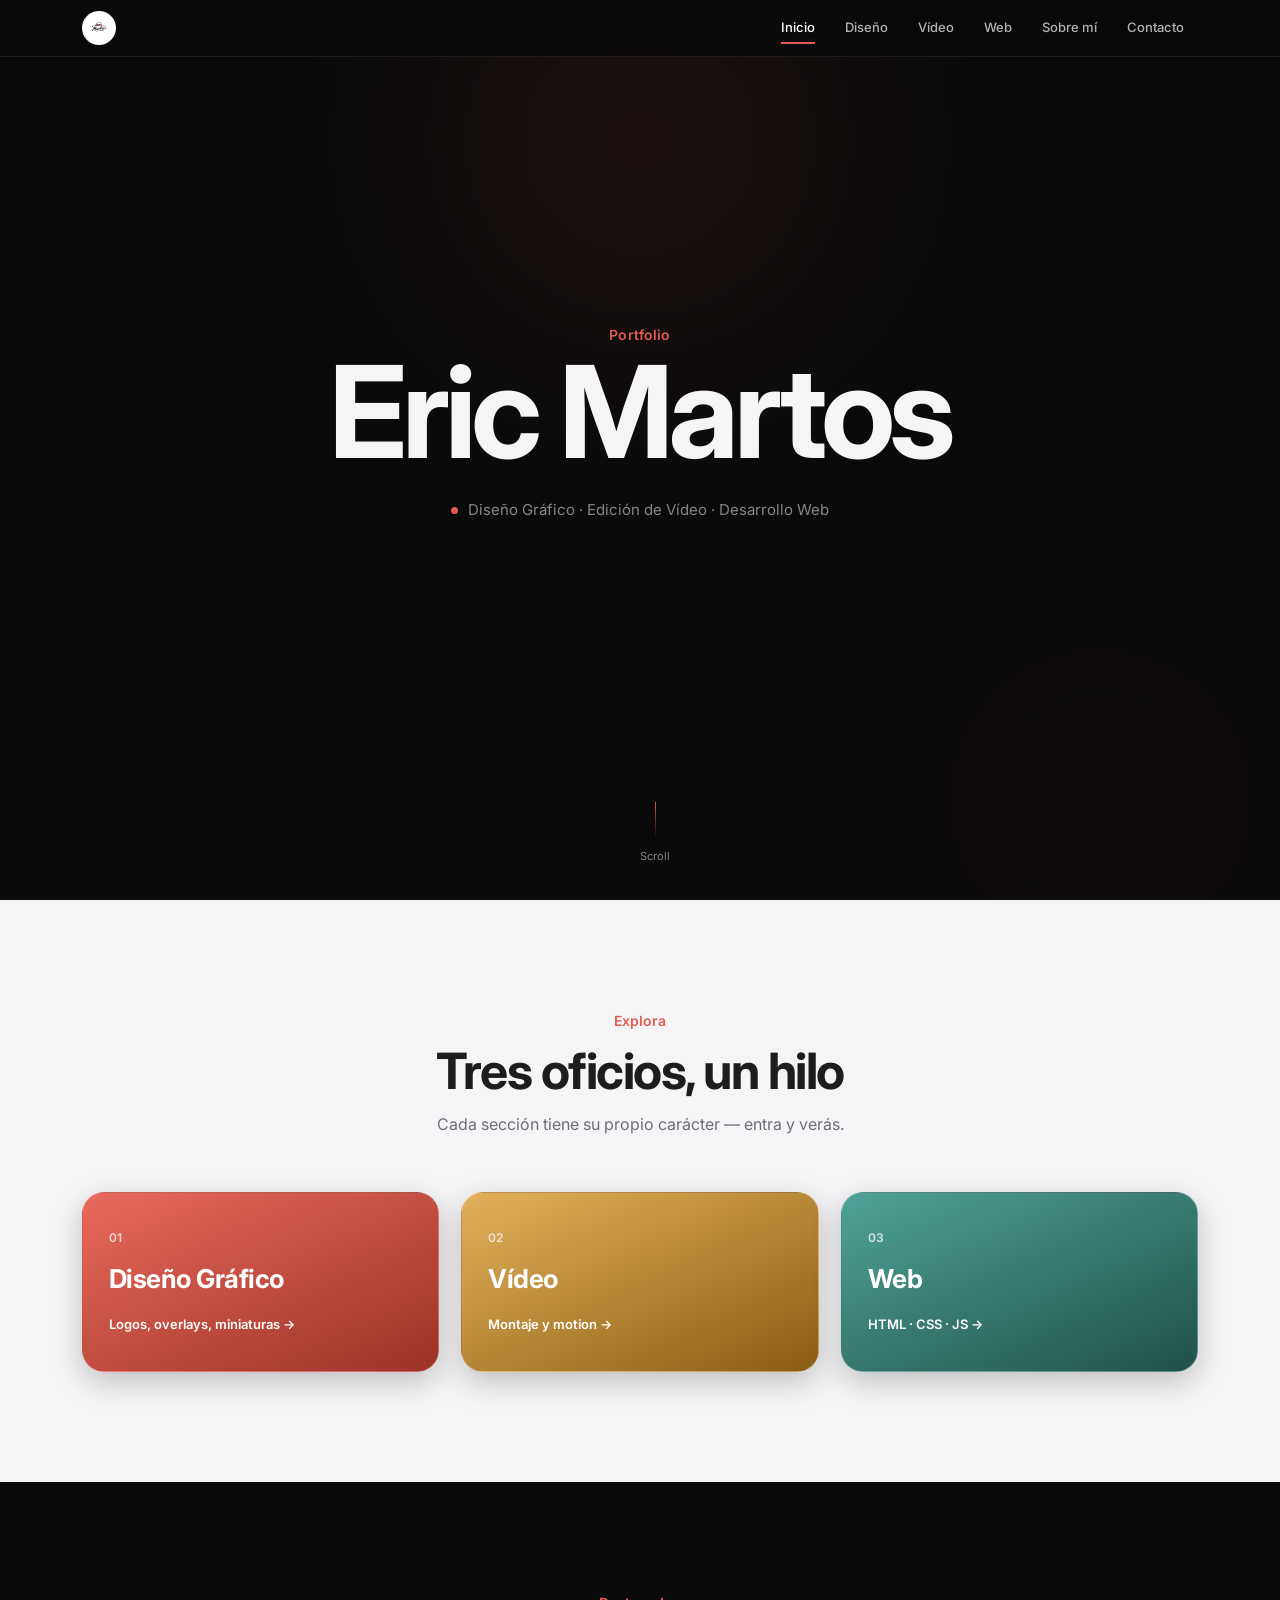
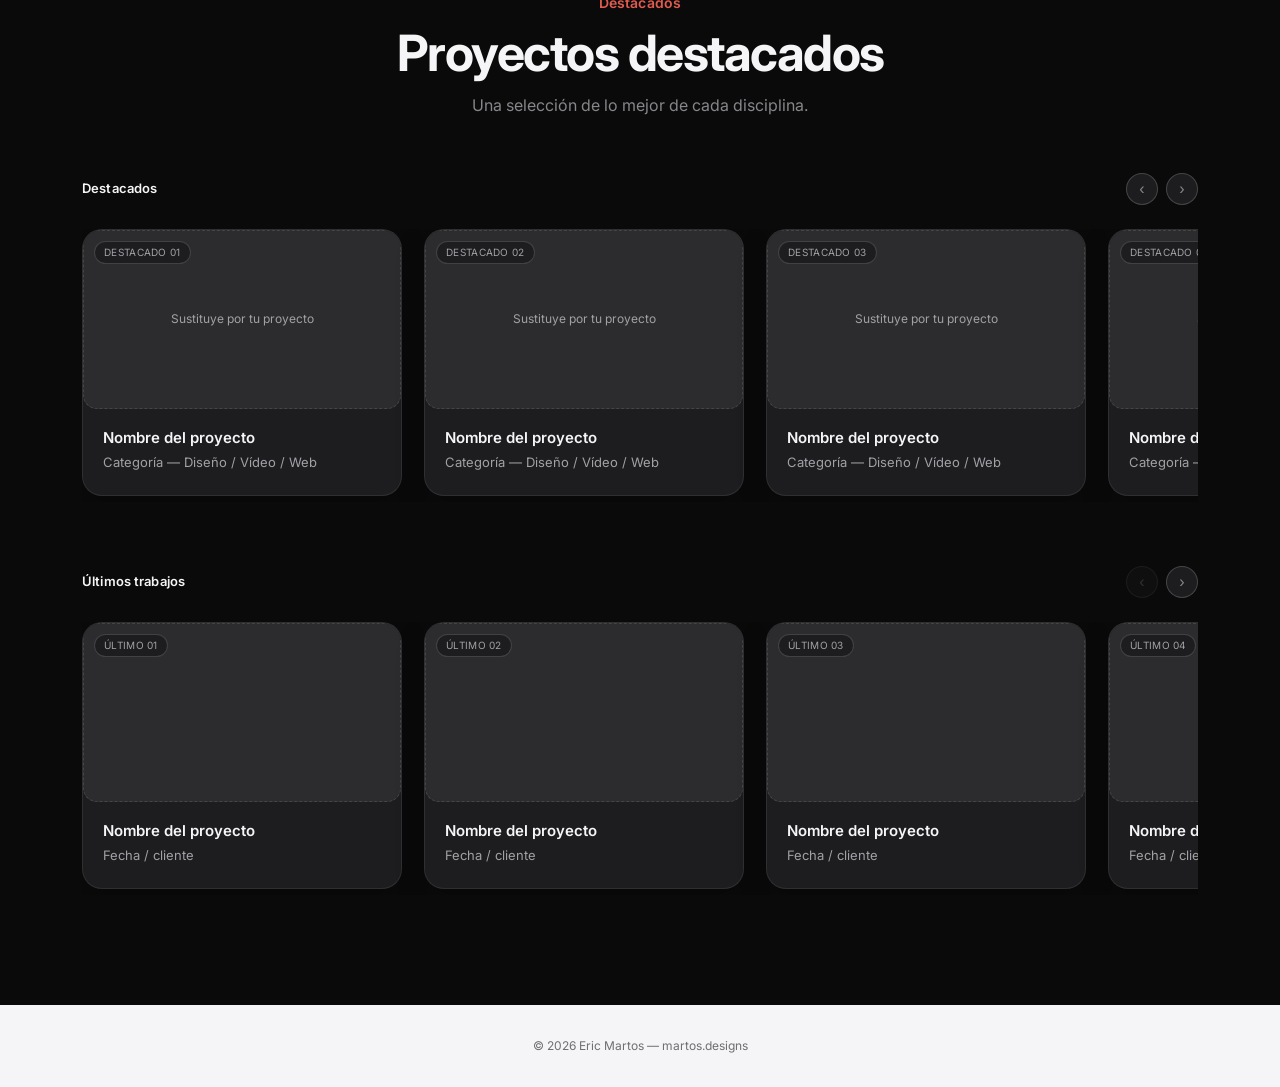
==== index.html @ 54a5b5f1 "Add files via upload" ====
<!DOCTYPE html>
<html lang="es">
<head>
  <meta charset="UTF-8">
  <meta name="viewport" content="width=device-width, initial-scale=1.0">
  <title>Eric Martos — Diseño · Vídeo · Web</title>

  <!-- Tipografías (Google Fonts): Inter para todo el texto, IBM Plex Mono
       para los pocos detalles técnicos (bloque de código de la página Web) -->
  <link rel="preconnect" href="https://fonts.googleapis.com">
  <link rel="preconnect" href="https://fonts.gstatic.com" crossorigin>
  <link href="https://fonts.googleapis.com/css2?family=IBM+Plex+Mono:wght@400;500;600&family=Inter:wght@400;500;600;700;800&display=swap" rel="stylesheet">

  <!-- Estilos compartidos por las 6 páginas del sitio -->
  <link rel="stylesheet" href="styles.css">

  <!-- Estilos propios de esta página: el hero grande de Inicio no se
       repite en ninguna otra parte del sitio, así que vive aquí en vez
       de en styles.css -->
  <style>
    section#hero{
      min-height:100svh; display:flex; flex-direction:column; align-items:center; justify-content:center;
      padding-top:56px; position:relative; overflow:hidden; text-align:center;
    }
    .hero-content{ position:relative; z-index:2; max-width:820px; }
    .hero-name{ font-size:clamp(48px, 10vw, 128px); letter-spacing:-0.04em; }
    .hero-tagline{ margin-top:20px; display:flex; align-items:center; justify-content:center; gap:10px; font-size:15px; color:var(--fg-muted); }
    .hero-tagline .rec{ width:7px; height:7px; border-radius:50%; background:var(--coral); animation:blink 1.6s infinite; }
    @keyframes blink{ 50%{ opacity:0.25; } }

    /* Indicador de "scroll" en la parte inferior del hero */
    .scroll-cue{ position:absolute; bottom:36px; left:50%; transform:translateX(-50%); font-size:11px; color:var(--fg-muted); display:flex; flex-direction:column; align-items:center; gap:10px; }
    .scroll-cue .bar{ width:1px; height:36px; background:linear-gradient(var(--coral), transparent); animation:scrolldown 1.8s infinite; }
    @keyframes scrolldown{ 0%{ opacity:1; } 100%{ opacity:0; transform:translateY(10px); } }

    /* Entrada cinematográfica del titular: desenfoque + fundido + ascenso,
       escalonada elemento a elemento (eyebrow → nombre → subtítulo → scroll) */
    @keyframes hero-in{
      from{ opacity:0; filter:blur(16px); transform:translateY(28px); }
      to{ opacity:1; filter:blur(0); transform:translateY(0); }
    }
    #hero .eyebrow{ animation:hero-in 1s cubic-bezier(.16,.84,.44,1) .1s both; }
    #hero .hero-name{ animation:hero-in 1.1s cubic-bezier(.16,.84,.44,1) .22s both; }
    #hero .hero-tagline{ animation:hero-in 1.1s cubic-bezier(.16,.84,.44,1) .38s both; }
    #hero .scroll-cue{ animation:hero-in 1s cubic-bezier(.16,.84,.44,1) .7s both; }
    @media (prefers-reduced-motion: reduce){
      #hero .eyebrow, #hero .hero-name, #hero .hero-tagline, #hero .scroll-cue{
        animation:none; opacity:1; filter:none; transform:none;
      }
    }

    /* Segundo resplandor de fondo, exclusivo del hero (el resplandor
       principal, .ambient-glow, es compartido y vive en styles.css) */
    .ambient-glow-2{
      position:absolute; border-radius:50%; filter:blur(130px);
      pointer-events:none; z-index:0; opacity:0.12;
      width:480px; height:480px; bottom:-140px; right:-60px;
      background:radial-gradient(circle, #8A2E24, transparent 70%);
      animation:drift-2 24s ease-in-out infinite alternate;
    }
    @keyframes drift-2{ from{ transform:translate(0,0); } to{ transform:translate(-50px,-30px); } }
    @media (prefers-reduced-motion: reduce){ .ambient-glow-2{ animation:none; } }
  </style>
</head>
<body>

  <!-- ===========================================================
       BARRA DE NAVEGACIÓN
       Idéntica en las 6 páginas del sitio (solo cambia qué enlace
       lleva la clase .active, y eso lo hace script.js automáticamente
       según la URL actual — no hace falta tocarlo a mano).
       =========================================================== -->
  <header class="site-nav">
    <div class="nav-inner">
      <a class="nav-brand" href="index.html">
        <span class="nav-logo-chip"><img src="assets/logo.png" alt="Martos Designs"></span>
      </a>
      <nav class="nav-links">
        <a class="nav-item" href="index.html">Inicio</a>
        <a class="nav-item" href="diseno.html">Diseño</a>
        <a class="nav-item" href="video.html">Vídeo</a>
        <a class="nav-item" href="web.html">Web</a>
        <a class="nav-item" href="sobre-mi.html">Sobre mí</a>
        <a class="nav-item" href="contacto.html">Contacto</a>
      </nav>
      <button class="nav-burger" id="burger" aria-label="Abrir menú" aria-expanded="false">
        <span></span><span></span><span></span>
      </button>
    </div>
    <!-- Menú desplegable en móvil (oculto por defecto; script.js lo abre/cierra) -->
    <div class="nav-mobile" id="mobile-panel">
      <a href="index.html">Inicio</a>
      <a href="diseno.html">Diseño</a>
      <a href="video.html">Vídeo</a>
      <a href="web.html">Web</a>
      <a href="sobre-mi.html">Sobre mí</a>
      <a href="contacto.html">Contacto</a>
    </div>
  </header>

  <main>

    <!-- ===========================================================
         HERO — nombre, disciplinas y resplandores de fondo
         =========================================================== -->
    <section id="hero" class="section-dark">
      <div class="ambient-glow" aria-hidden="true"></div>
      <div class="ambient-glow-2" aria-hidden="true"></div>

      <div class="wrap hero-content">
        <div class="eyebrow">Portfolio</div>
        <h1 class="hero-name">Eric Martos</h1>
        <div class="hero-tagline">
          <span class="rec" aria-hidden="true"></span>
          <span>Diseño Gráfico · Edición de Vídeo · Desarrollo Web</span>
        </div>
      </div>

      <div class="scroll-cue" aria-hidden="true">
        <span class="bar"></span>
        <span>Scroll</span>
      </div>
    </section>

    <!-- ===========================================================
         TRES OFICIOS, UN HILO — accesos directos a cada sección,
         cada uno con el color propio de su categoría
         =========================================================== -->
    <section id="secciones" class="section-light">
      <div class="wrap">
        <div class="sec-head">
          <div class="eyebrow">Explora</div>
          <h2>Tres oficios, un hilo</h2>
          <p class="sec-desc">Cada sección tiene su propio carácter — entra y verás.</p>
        </div>

        <div class="tile-grid">
          <a class="tile tile--diseno" href="diseno.html">
            <span class="tile-num">01</span>
            <h3>Diseño Gráfico</h3>
            <span class="tile-go">Logos, overlays, miniaturas →</span>
          </a>
          <a class="tile tile--video" href="video.html">
            <span class="tile-num">02</span>
            <h3>Vídeo</h3>
            <span class="tile-go">Montaje y motion →</span>
          </a>
          <a class="tile tile--web" href="web.html">
            <span class="tile-num">03</span>
            <h3>Web</h3>
            <span class="tile-go">HTML · CSS · JS →</span>
          </a>
        </div>
      </div>
    </section>

    <!-- ===========================================================
         DESTACADOS Y ÚLTIMOS TRABAJOS
         Dos carruseles horizontales; cada tarjeta es un placeholder
         listo para sustituir por un proyecto real (ver ph-tag).
         =========================================================== -->
    <section id="destacados" class="section-dark">
      <div class="wrap">
        <div class="sec-head">
          <div class="eyebrow">Destacados</div>
          <h2>Proyectos destacados</h2>
          <p class="sec-desc">Una selección de lo mejor de cada disciplina.</p>
        </div>

        <div class="subgroup-label" style="margin-top:0;">
          <span>Destacados</span>
          <span class="sg-line"></span>
          <div class="car-controls">
            <button class="car-btn" data-target="car-destacados" data-dir="-1" aria-label="Anterior">‹</button>
            <button class="car-btn" data-target="car-destacados" data-dir="1" aria-label="Siguiente">›</button>
          </div>
        </div>
        <div class="carousel" id="car-destacados">
          <div class="card carousel-item carousel-item--card">
            <div class="ph ph-video">
              <span class="ph-tag">DESTACADO 01</span>
              Sustituye por tu proyecto
            </div>
            <div class="card-body">
              <div class="card-title">Nombre del proyecto</div>
              <div class="card-sub">Categoría — Diseño / Vídeo / Web</div>
            </div>
          </div>
          <div class="card carousel-item carousel-item--card">
            <div class="ph ph-video">
              <span class="ph-tag">DESTACADO 02</span>
              Sustituye por tu proyecto
            </div>
            <div class="card-body">
              <div class="card-title">Nombre del proyecto</div>
              <div class="card-sub">Categoría — Diseño / Vídeo / Web</div>
            </div>
          </div>
          <div class="card carousel-item carousel-item--card">
            <div class="ph ph-video">
              <span class="ph-tag">DESTACADO 03</span>
              Sustituye por tu proyecto
            </div>
            <div class="card-body">
              <div class="card-title">Nombre del proyecto</div>
              <div class="card-sub">Categoría — Diseño / Vídeo / Web</div>
            </div>
          </div>
          <div class="card carousel-item carousel-item--card">
            <div class="ph ph-video">
              <span class="ph-tag">DESTACADO 04</span>
              Sustituye por tu proyecto
            </div>
            <div class="card-body">
              <div class="card-title">Nombre del proyecto</div>
              <div class="card-sub">Categoría — Diseño / Vídeo / Web</div>
            </div>
          </div>
        </div>

        <div class="subgroup-label">
          <span>Últimos trabajos</span>
          <span class="sg-line"></span>
          <div class="car-controls">
            <button class="car-btn" data-target="car-ultimos" data-dir="-1" aria-label="Anterior">‹</button>
            <button class="car-btn" data-target="car-ultimos" data-dir="1" aria-label="Siguiente">›</button>
          </div>
        </div>
        <div class="carousel" id="car-ultimos">
          <div class="card carousel-item carousel-item--card">
            <div class="ph ph-video"><span class="ph-tag">ÚLTIMO 01</span></div>
            <div class="card-body">
              <div class="card-title">Nombre del proyecto</div>
              <div class="card-sub">Fecha / cliente</div>
            </div>
          </div>
          <div class="card carousel-item carousel-item--card">
            <div class="ph ph-video"><span class="ph-tag">ÚLTIMO 02</span></div>
            <div class="card-body">
              <div class="card-title">Nombre del proyecto</div>
              <div class="card-sub">Fecha / cliente</div>
            </div>
          </div>
          <div class="card carousel-item carousel-item--card">
            <div class="ph ph-video"><span class="ph-tag">ÚLTIMO 03</span></div>
            <div class="card-body">
              <div class="card-title">Nombre del proyecto</div>
              <div class="card-sub">Fecha / cliente</div>
            </div>
          </div>
          <div class="card carousel-item carousel-item--card">
            <div class="ph ph-video"><span class="ph-tag">ÚLTIMO 04</span></div>
            <div class="card-body">
              <div class="card-title">Nombre del proyecto</div>
              <div class="card-sub">Fecha / cliente</div>
            </div>
          </div>
        </div>
      </div>
    </section>

  </main>

  <footer>© 2026 Eric Martos — martos.designs</footer>

  <script src="script.js"></script>
</body>
</html>
---- styles.css ----
/**
 * MARTOS DESIGNS — Portfolio de Eric Martos
 * -------------------------------------------------------------
 * Hoja de estilos compartida por las 6 páginas del sitio.
 * No usa ningún framework de CSS: son variables personalizadas
 * (custom properties) + reglas normales, pensadas para poder
 * editarse a mano sin herramientas adicionales.
 *
 * Cómo está organizado este archivo:
 *   1.  Variables de color y espaciado (design tokens)
 *   2.  Reset y estilos base (body, tipografía, enlaces...)
 *   3.  Barra de navegación
 *   4.  Resplandor ambiental de fondo (secciones oscuras)
 *   5.  Cabecera de página interna (page-hero)
 *   6.  Estructura general de sección (títulos, grids, carruseles)
 *   7.  Bloques de contenido (placeholders, tarjetas, tags...)
 *   8.  Tiles de la portada (Diseño / Vídeo / Web)
 *   9.  Sección "Sobre mí" (foto + ficha de formación)
 *   10. Sección "Contacto"
 *   11. Tarjeta de grupo + visor de imágenes (lightbox)
 *   12. Pie de página
 *   13. Motivos decorativos propios de cada página
 *   14. Animaciones de aparición al hacer scroll
 *
 * El color de acento (--accent2) es rojo por defecto, pero cada
 * página lo puede sobreescribir en su propio <style> para usar
 * el tono de su categoría (ver diseno.html, video.html, web.html).
 * -------------------------------------------------------------
 */


/* ===========================================================
   1. VARIABLES DE COLOR Y ESPACIADO
   =========================================================== */

:root{
  /* Acento de marca (rojo del logo) + acento de página, editable por página */
  --coral:#E15B4F;
  --coral-soft:rgba(225,91,79,0.12);
  --accent2:#E15B4F;

  /* Tokens de superficie: valores por defecto (modo oscuro) */
  --bg:#0A0A0A;
  --surface:#1D1D1F;
  --surface-2:#242426;
  --fg:#F5F5F7;
  --fg-muted:#86868B;
  --line-c: rgba(255,255,255,0.1);
  --line-c-strong: rgba(255,255,255,0.18);

  --maxw: 1180px; /* ancho máximo del contenido en pantallas grandes */
}

/* Cada <section> lleva la clase .section-light o .section-dark, que
   redefine estos mismos tokens según el fondo que le corresponda.
   Así, el resto de componentes (tarjetas, texto, líneas...) se
   adaptan automáticamente sin duplicar reglas. */
.section-light{
  --bg:#F5F5F7;
  --surface:#FFFFFF;
  --surface-2:#EDEDEF;
  --fg:#1D1D1F;
  --fg-muted:#6E6E73;
  --line-c: rgba(0,0,0,0.14);
  --line-c-strong: rgba(0,0,0,0.24);
}
.section-dark{
  --bg:#0A0A0A;
  --surface:#1D1D1F;
  --surface-2:#242426;
  --fg:#F5F5F7;
  --fg-muted:#86868B;
  --line-c: rgba(255,255,255,0.1);
  --line-c-strong: rgba(255,255,255,0.18);
}


/* ===========================================================
   2. RESET Y ESTILOS BASE
   =========================================================== */

*{ box-sizing:border-box; margin:0; padding:0; }
html{ scroll-behavior:smooth; }

@media (prefers-reduced-motion: reduce){
  html{ scroll-behavior:auto; }
  *{ animation-duration:0.001ms !important; animation-iteration-count:1 !important; transition-duration:0.001ms !important; }
}

body{
  background:var(--bg);
  color:var(--fg);
  font-family:-apple-system, BlinkMacSystemFont, 'Inter', sans-serif;
  line-height:1.5;
  -webkit-font-smoothing:antialiased;
  opacity:0; /* se revela con JS una vez cargada la página (ver script.js) */
  transition:opacity .5s ease;
}
body.page-ready{ opacity:1; }
body.page-leaving{ opacity:0; } /* fundido de salida al navegar a otra página */
@media (prefers-reduced-motion: reduce){ body{ opacity:1; transition:none; } }

::selection{ background:var(--coral); color:#fff; }
a{ color:inherit; text-decoration:none; }
ul{ list-style:none; }
img{ max-width:100%; display:block; }

.wrap{ max-width:var(--maxw); margin:0 auto; padding:0 32px; }

h1, h2, h3{
  font-family:'Inter', sans-serif; font-weight:700;
  letter-spacing:-0.03em; line-height:1.05;
}
.mono{ font-family:'IBM Plex Mono', monospace; }

.eyebrow{
  font-family:'Inter', sans-serif; font-weight:600;
  font-size:14px; letter-spacing:0.01em;
  color:var(--accent2);
}

:focus-visible{ outline:2px solid var(--coral); outline-offset:3px; }


/* ===========================================================
   3. BARRA DE NAVEGACIÓN
   =========================================================== */

header.site-nav{
  position:fixed; top:0; left:0; right:0; z-index:100;
  background:rgba(10,10,10,0.72);
  backdrop-filter:blur(16px); -webkit-backdrop-filter:blur(16px);
  border-bottom:1px solid rgba(255,255,255,0.08);
}
.nav-inner{
  max-width:var(--maxw); margin:0 auto; padding:0 32px;
  display:flex; align-items:center; justify-content:space-between; height:56px;
}

/* Logo: icono del sombrero en una píldora blanca, con un pequeño giro al pasar el ratón */
.nav-brand{ display:flex; align-items:center; gap:10px; }
.nav-logo-chip{
  background:#fff; border-radius:999px; width:34px; height:34px;
  display:flex; align-items:center; justify-content:center; line-height:0;
  transition:transform .3s cubic-bezier(.16,.84,.44,1);
}
.nav-brand:hover .nav-logo-chip{ transform:scale(1.12) rotate(-6deg); }
.nav-logo-chip img{ height:20px; width:auto; }

/* Enlaces del menú (escritorio): subrayado que crece desde la izquierda */
nav.nav-links{ display:flex; gap:2px; align-items:center; }
.nav-item{
  font-family:'Inter', sans-serif; font-size:13px; font-weight:500;
  color:rgba(245,245,247,0.72);
  padding:8px 14px;
  position:relative;
  transition:color .2s ease;
}
.nav-item:hover{ color:#fff; }
.nav-item.active{ color:#fff; } /* la marca script.js según la URL actual */
.nav-item::after{
  content:""; position:absolute; left:14px; right:14px; bottom:2px; height:1.5px;
  background:var(--coral); transform:scaleX(0); transform-origin:left;
  transition:transform .3s ease;
}
.nav-item:hover::after, .nav-item.active::after{ transform:scaleX(1); }

/* Botón hamburguesa y panel del menú móvil */
.nav-burger{
  display:none; flex-direction:column; gap:5px;
  background:none; border:none; cursor:pointer; padding:8px;
}
.nav-burger span{ width:20px; height:1.5px; background:#fff; display:block; }

.nav-mobile{
  display:none; position:fixed; top:56px; left:0; right:0;
  background:#0A0A0A; border-bottom:1px solid var(--line-c);
  padding:8px 32px 20px; z-index:99;
}
.nav-mobile.open{ display:block; } /* activado por script.js al pulsar el botón */
.nav-mobile a{
  display:flex; justify-content:space-between; padding:14px 0;
  border-bottom:1px solid rgba(255,255,255,0.08);
  font-family:'Inter', sans-serif; font-size:14px; color:rgba(245,245,247,0.72);
}
.nav-mobile a.active{ color:var(--coral); }

@media (max-width: 860px){
  nav.nav-links{ display:none; }
  .nav-burger{ display:flex; }
}


/* ===========================================================
   4. RESPLANDOR AMBIENTAL DE FONDO
   Mancha de color muy difuminada que se desplaza despacio detrás
   del contenido. Solo se ve en secciones oscuras (en las claras
   se oculta, porque no se aprecia sobre un fondo blanco).
   =========================================================== */

.ambient-glow{
  position:absolute; border-radius:50%; filter:blur(110px);
  pointer-events:none; z-index:0; opacity:0.14;
  width:600px; height:600px; top:-160px; left:50%; transform:translateX(-50%);
  background:radial-gradient(circle, var(--accent2), transparent 70%);
  animation:drift 20s ease-in-out infinite alternate;
}
.section-light .ambient-glow{ display:none; }

@keyframes drift{
  from{ transform:translate(-50%, 0); }
  to{ transform:translate(-50%, 40px); }
}
@media (prefers-reduced-motion: reduce){ .ambient-glow{ animation:none; } }

.section-light, .section-dark{ background:var(--bg); color:var(--fg); }


/* ===========================================================
   5. CABECERA DE PÁGINA INTERNA (page-hero)
   El bloque de título centrado que abre Diseño, Vídeo, Web,
   Sobre mí y Contacto (el Inicio tiene su propio hero aparte,
   definido en el <style> de index.html).
   =========================================================== */

.page-hero{
  padding:170px 0 90px; text-align:center;
  position:relative; overflow:hidden;
}
.page-hero .wrap{ max-width:720px; }
.page-hero h1{ font-size:clamp(38px, 7vw, 76px); margin-top:14px; }
.page-hero .sec-desc{ color:var(--fg-muted); font-size:17px; margin-top:20px; }
.page-hero .script-note{ display:block; margin-top:14px; }


/* ===========================================================
   6. ESTRUCTURA GENERAL DE SECCIÓN
   Títulos de sección, separadores de subgrupo (Logos / Overlays...)
   y el sistema de rejilla (.grid) y carrusel horizontal (.carousel).
   =========================================================== */

section{ padding:110px 0; }

.sec-head{
  display:flex; flex-direction:column; align-items:center; text-align:center;
  gap:14px; max-width:640px; margin:0 auto 56px;
}
.sec-head h2{ font-size:clamp(30px, 4.6vw, 50px); }
.sec-desc{ color:var(--fg-muted); font-size:16px; }

/* Título de subgrupo (ej. "Logos"), con línea que se dibuja al hacer
   scroll y los botones de flecha del carrusel a la derecha */
.subgroup-label{
  font-family:'Inter', sans-serif; font-weight:600; font-size:13px;
  letter-spacing:0.01em; color:var(--fg);
  display:flex; align-items:center; gap:14px; margin:64px 0 24px;
}
.subgroup-label .sg-line{
  flex:1; height:1px; background:var(--line-c-strong);
  transform:scaleX(0); transform-origin:left;
  transition:transform .8s cubic-bezier(.16,.84,.44,1) .15s;
}
.subgroup-label.is-visible .sg-line{ transform:scaleX(1); }
.subgroup-label:first-of-type{ margin-top:0; }

/* Rejilla simple (usada solo puntualmente; la mayoría de listados
   de proyectos usan el carrusel horizontal de más abajo) */
.grid{ display:grid; gap:24px; }
.grid-3{ grid-template-columns:repeat(3, 1fr); }
.grid-2{ grid-template-columns:repeat(2, 1fr); }
@media (max-width:760px){ .grid-3, .grid-2{ grid-template-columns:1fr; } }

/* Carrusel horizontal: flechas (.car-btn) + pista de scroll (.carousel) */
.car-controls{ display:flex; gap:8px; flex-shrink:0; }
.car-btn{
  width:32px; height:32px; border-radius:50%;
  border:1px solid var(--line-c-strong); background:var(--surface);
  color:var(--fg-muted); font-size:16px; line-height:1; cursor:pointer;
  display:flex; align-items:center; justify-content:center;
  transition:all .2s ease;
}
.car-btn:hover{ border-color:var(--accent2); color:var(--accent2); transform:scale(1.08); }
.car-btn:disabled{ opacity:0.3; cursor:default; } /* al llegar al principio/final */
.car-btn:disabled:hover{ border-color:var(--line-c-strong); color:var(--fg-muted); }

.carousel{
  display:flex; gap:22px; overflow-x:auto; scroll-snap-type:x mandatory;
  padding-bottom:6px; scrollbar-width:none; -ms-overflow-style:none;
}
.carousel::-webkit-scrollbar{ display:none; } /* oculta la barra de scroll en Chrome/Safari */
.carousel-item{ flex:0 0 auto; scroll-snap-align:start; }
.carousel-item--square{ width:200px; }  /* logos */
.carousel-item--video{ width:300px; }   /* overlays, miniaturas, clips */
.carousel-item--card{ width:320px; }    /* tarjetas de proyecto completas */
@media (max-width:600px){
  .carousel-item--square{ width:64vw; }
  .carousel-item--video{ width:78vw; }
  .carousel-item--card{ width:82vw; }
}


/* ===========================================================
   7. BLOQUES DE CONTENIDO
   Placeholders de imagen, tarjetas de proyecto y sus elementos
   internos (botón de play, etiquetas, barra de navegador...).
   =========================================================== */

/* Hueco de imagen/vídeo pendiente de sustituir (borde discontinuo) */
.ph{
  position:relative;
  background:var(--surface-2);
  border:1px dashed var(--line-c-strong);
  border-radius:14px;
  display:flex; align-items:center; justify-content:center;
  color:var(--fg-muted); font-family:'Inter', sans-serif; font-size:12px;
  text-align:center; padding:16px; overflow:hidden;
}
.ph .ph-tag{
  position:absolute; top:10px; left:10px;
  background:var(--surface); border:1px solid var(--line-c-strong);
  padding:3px 9px; font-size:10px; letter-spacing:0.03em; color:var(--fg-muted);
  border-radius:20px;
}
.ph-square{ aspect-ratio:1/1; }
.ph-video{ aspect-ratio:16/9; }

/* Tarjeta de proyecto: siempre en un tono oscuro fijo, para que
   destaque igual tanto en secciones claras como oscuras */
.card{
  background:#1D1D1F; border:1px solid rgba(255,255,255,0.08); border-radius:20px;
  box-shadow:0 10px 30px rgba(0,0,0,0.18);
  overflow:hidden; transition:transform .3s cubic-bezier(.16,.84,.44,1), box-shadow .3s ease, border-color .3s ease;
}
.card:hover{ transform:translateY(-6px); box-shadow:0 24px 48px rgba(0,0,0,0.3); border-color:rgba(255,255,255,0.16); }
.card .ph{ background:#2C2C2E; border-color:rgba(255,255,255,0.12); color:#A1A1A6; }
.card .ph .ph-tag{ background:#1D1D1F; border-color:rgba(255,255,255,0.16); color:#A1A1A6; }
.card .browser{ background:#2C2C2E; }
.card .browser span{ background:rgba(255,255,255,0.18); }
.card-body{ padding:18px 20px 22px; }
.card-title{ font-weight:600; font-size:15px; color:#F5F5F7; }
.card-sub{ font-size:13px; color:#A1A1A6; margin-top:4px; }
.card .tag{ color:#A1A1A6; border-color:rgba(255,255,255,0.16); }

/* Botón circular de "reproducir" sobre las miniaturas de vídeo */
.playbtn{
  width:46px; height:46px; border-radius:50%;
  border:1.5px solid var(--accent2); background:rgba(10,10,10,0.5);
  display:flex; align-items:center; justify-content:center;
  transition:transform .3s cubic-bezier(.16,.84,.44,1);
}
.card:hover .playbtn{ transform:scale(1.1); }
.playbtn::after{
  content:""; border-style:solid; border-width:7px 0 7px 11px;
  border-color:transparent transparent transparent var(--accent2); margin-left:3px;
}

/* Etiquetas pequeñas (ej. HTML / CSS / JS en las tarjetas de Web) */
.tags{ display:flex; gap:6px; flex-wrap:wrap; margin-top:12px; }
.tag{
  font-family:'Inter', sans-serif; font-size:11px; font-weight:500;
  color:var(--fg-muted);
  border:1px solid var(--line-c-strong); padding:4px 10px; border-radius:20px;
  transition:border-color .2s ease, color .2s ease;
}
.card:hover .tag{ border-color:var(--accent2); color:var(--accent2); }

/* Barra de navegador simulada (círculos de semáforo) sobre las capturas web */
.browser{ background:var(--surface-2); padding:9px 10px; display:flex; gap:6px; }
.browser span{ width:9px; height:9px; border-radius:50%; background:var(--line-c-strong); }

/* Enlace con flecha que se desplaza al pasar el ratón (ej. "Ver en vivo →") */
.link-arrow{
  display:inline-flex; align-items:center; gap:6px;
  font-family:'Inter', sans-serif; font-size:13px; font-weight:600; color:var(--accent2); margin-top:14px;
}
.link-arrow span{ display:inline-block; transition:transform .25s ease; }
.link-arrow:hover span{ transform:translateX(4px); }
.link-arrow:hover{ text-decoration:underline; }


/* ===========================================================
   8. TILES DE LA PORTADA (Diseño / Vídeo / Web)
   Las tres tarjetas grandes de "Tres oficios, un hilo" en Inicio,
   cada una con el color de su categoría y un destello al pasar
   el ratón por encima.
   =========================================================== */

.tile-grid{ display:grid; grid-template-columns:repeat(3,1fr); gap:22px; }
@media (max-width:820px){ .tile-grid{ grid-template-columns:1fr; } }

.tile{
  position:relative; padding:36px 26px; border-radius:22px;
  border:1px solid rgba(255,255,255,0.15); color:#fff;
  box-shadow:0 10px 30px rgba(0,0,0,0.22);
  overflow:hidden; transition:transform .3s cubic-bezier(.16,.84,.44,1), box-shadow .3s ease;
  min-height:180px; display:flex; flex-direction:column; justify-content:space-between;
}
.tile:hover{ transform:translateY(-6px); box-shadow:0 24px 48px rgba(0,0,0,0.32); }
.tile .tile-num{ font-family:'Inter', sans-serif; font-size:12px; font-weight:600; color:rgba(255,255,255,0.75); }
.tile h3{ color:#fff; font-size:26px; margin-top:16px; letter-spacing:-0.02em; }
.tile .tile-go{ font-family:'Inter', sans-serif; font-weight:600; font-size:13px; margin-top:20px; color:#fff; }

/* Destello diagonal que cruza la tarjeta al pasar el ratón */
.tile::before{
  content:""; position:absolute; top:0; left:-60%; width:45%; height:100%;
  background:linear-gradient(115deg, transparent, rgba(255,255,255,0.35), transparent);
  transform:skewX(-18deg);
  transition:left .7s cubic-bezier(.16,.84,.44,1);
  pointer-events:none;
}
.tile:hover::before{ left:130%; }
@media (prefers-reduced-motion: reduce){ .tile::before{ transition:none; } }

/* Un degradado de color propio por categoría (coincide con .eyebrow
   y demás acentos de cada página, vía --accent2) */
.tile--diseno{ background:linear-gradient(155deg, #E9695D 0%, #9C3226 100%); }
.tile--video{ background:linear-gradient(155deg, #E3B15B 0%, #8A5D14 100%); }
.tile--web{ background:linear-gradient(155deg, #4FA396 0%, #205048 100%); }


/* ===========================================================
   9. SECCIÓN "SOBRE MÍ"
   Foto de perfil + bio a la izquierda, ficha de formación y
   herramientas ("terminal") a la derecha.
   =========================================================== */

.about-top{ display:grid; grid-template-columns:260px 1fr; gap:52px; align-items:center; margin-bottom:64px; }
@media (max-width:760px){ .about-top{ grid-template-columns:1fr; } }
.photo-ph{ aspect-ratio:4/5; border-radius:24px; } /* hueco para la foto de perfil */

.about-bio p{ color:var(--fg); font-size:17px; margin-bottom:18px; max-width:520px; }
.about-bio .lede{ font-size:26px; font-weight:700; letter-spacing:-0.02em; margin-bottom:20px; }

.terminal{ background:var(--surface); border:1px solid var(--line-c); border-radius:20px; overflow:hidden; max-width:640px; }
.terminal-bar{ background:var(--surface-2); padding:11px 16px; display:flex; gap:6px; align-items:center; }
.terminal-bar span{ width:9px; height:9px; border-radius:50%; background:var(--line-c-strong); }
.terminal-bar small{ margin-left:auto; color:var(--fg-muted); font-family:'Inter', sans-serif; font-size:11px; }
.terminal-body{ padding:26px 24px 30px; color:var(--fg-muted); font-family:'Inter', sans-serif; font-size:14px; }
.terminal-body .t-head{ color:var(--fg); font-weight:600; margin-bottom:10px; margin-top:22px; }
.terminal-body .t-head:first-child{ margin-top:0; }
.terminal-body li{ padding:4px 0 4px 16px; position:relative; }
.terminal-body li::before{ content:"–"; position:absolute; left:0; color:var(--fg-muted); }


/* ===========================================================
   10. SECCIÓN "CONTACTO"
   Dos tarjetas (Correo / Instagram) centradas, con botón de
   copiar y un pequeño pulso de confirmación.
   =========================================================== */

.contact-block{ text-align:center; }
.contact-grid{
  display:grid; grid-template-columns:repeat(2, 1fr); gap:20px;
  max-width:640px; margin:40px auto 0; text-align:left;
}
@media (max-width:600px){ .contact-grid{ grid-template-columns:1fr; } }

.contact-card{
  background:#1D1D1F; border:1px solid rgba(255,255,255,0.08); border-radius:20px;
  padding:28px; box-shadow:0 10px 30px rgba(0,0,0,0.18);
}
.cc-label{ font-family:'Inter', sans-serif; font-size:12px; font-weight:600; text-transform:uppercase; letter-spacing:0.05em; color:#A1A1A6; }
.cc-value{
  display:block; font-family:'Inter', sans-serif; font-weight:700; letter-spacing:-0.01em;
  font-size:16px; color:#fff; margin-top:10px; overflow-wrap:anywhere; transition:color .2s ease;
}
.cc-value:hover{ color:var(--coral); }

.contact-card .copy-btn{
  background:none; border:1px solid rgba(255,255,255,0.16); color:#A1A1A6;
  font-family:'Inter', sans-serif; font-size:12px; padding:7px 16px;
  border-radius:20px; cursor:pointer; transition:all .2s ease; margin-top:16px;
}
.contact-card .copy-btn:hover{ color:var(--coral); border-color:var(--coral); }
.contact-card .copy-btn.copied{ animation:copy-pulse .5s ease; color:var(--coral); border-color:var(--coral); }
@keyframes copy-pulse{
  0%{ transform:scale(1); }
  40%{ transform:scale(1.08); }
  100%{ transform:scale(1); }
}
.contact-card .link-arrow{ display:inline-flex; margin-top:16px; color:var(--coral); }


/* ===========================================================
   11. TARJETA DE GRUPO + VISOR DE IMÁGENES (LIGHTBOX)
   Para proyectos con varias imágenes relacionadas (ej. distintas
   miniaturas del mismo vídeo): una tarjeta con mosaico 2×2 que,
   al hacer clic, abre el visor a pantalla completa (construido
   por JavaScript, ver initLightbox() en script.js).
   =========================================================== */

.group-card{
  background:#1D1D1F; border:1px solid rgba(255,255,255,0.08); border-radius:20px;
  overflow:hidden; box-shadow:0 10px 30px rgba(0,0,0,0.18);
}
.group-grid{ display:grid; grid-template-columns:1fr 1fr; gap:2px; aspect-ratio:16/9; }
.group-grid button{
  all:unset; cursor:pointer; position:relative; overflow:hidden; display:block;
}
.group-grid img{ width:100%; height:100%; object-fit:cover; display:block; transition:transform .4s ease; }
.group-grid button:hover img{ transform:scale(1.06); }
.group-grid .more-tag{
  position:absolute; inset:0; background:rgba(0,0,0,0.55);
  color:#fff; display:flex; align-items:center; justify-content:center;
  font-family:'Inter', sans-serif; font-weight:700; font-size:15px;
}
.group-card .card-body{ padding:16px 18px 20px; }

/* Overlay a pantalla completa (oculto por defecto; JS le añade .open) */
.lightbox-overlay{
  position:fixed; inset:0; background:rgba(10,10,10,0.94); z-index:300;
  display:none; align-items:center; justify-content:center; padding:60px 24px;
  opacity:0; transition:opacity .25s ease;
}
.lightbox-overlay.open{ display:flex; opacity:1; }
.lightbox-img{ max-width:min(90vw, 900px); max-height:78vh; border-radius:12px; box-shadow:0 20px 60px rgba(0,0,0,0.5); }
.lightbox-caption{
  position:absolute; bottom:28px; left:0; right:0; text-align:center;
  font-family:'Inter', sans-serif; font-size:13px; color:#A1A1A6;
}
.lightbox-close, .lightbox-prev, .lightbox-next{
  position:absolute; background:rgba(255,255,255,0.08); border:1px solid rgba(255,255,255,0.15);
  color:#fff; border-radius:50%; cursor:pointer; display:flex; align-items:center; justify-content:center;
  transition:all .2s ease; font-size:18px;
}
.lightbox-close{ top:24px; right:24px; width:40px; height:40px; }
.lightbox-prev, .lightbox-next{ top:50%; transform:translateY(-50%); width:48px; height:48px; }
.lightbox-prev{ left:16px; }
.lightbox-next{ right:16px; }
.lightbox-close:hover, .lightbox-prev:hover, .lightbox-next:hover{ background:var(--coral); border-color:var(--coral); }
@media (max-width:600px){ .lightbox-prev, .lightbox-next{ width:38px; height:38px; } }


/* ===========================================================
   12. PIE DE PÁGINA
   =========================================================== */

footer{
  padding:32px 0; text-align:center; font-family:'Inter', sans-serif; font-size:12px;
  color:#6E6E73; background:#F5F5F7;
}


/* ===========================================================
   13. MOTIVOS DECORATIVOS POR PÁGINA
   Cada disciplina tiene un pequeño guiño visual propio:
   - Diseño → trazo a mano (squiggle) que se dibuja al aparecer
   - Vídeo  → tira de timecodes con un barrido de luz continuo
   - Web    → bloque de "código" con resaltado de sintaxis falso
   =========================================================== */

/* --- Diseño: trazo a mano bajo el titular --- */
.squiggle{ display:block; margin:0 auto; }
.squiggle path{ fill:none; stroke:var(--coral); stroke-width:2.5; stroke-linecap:round; }
.squiggle.draw path{ stroke-dasharray:160; stroke-dashoffset:160; }
.squiggle.draw.is-visible path{
  animation:draw-squiggle 1s cubic-bezier(.16,.84,.44,1) .1s forwards;
}
@keyframes draw-squiggle{ to{ stroke-dashoffset:0; } }
@media (prefers-reduced-motion: reduce){ .squiggle.draw path{ animation:none; stroke-dashoffset:0; } }

/* --- Vídeo: tira de timecodes (00:00, 00:15...) --- */
.tc-strip{
  display:flex; gap:0; font-family:'Inter', sans-serif; font-size:12px;
  color:var(--fg-muted); border:1px solid var(--line-c); border-radius:14px; overflow:hidden; margin-bottom:48px;
  position:relative;
}
.tc-strip::before{
  content:""; position:absolute; top:0; bottom:0; left:-20%; width:20%;
  background:linear-gradient(90deg, transparent, rgba(255,255,255,0.12), transparent);
  animation:tc-sweep 6s linear infinite;
}
@keyframes tc-sweep{ from{ left:-20%; } to{ left:100%; } }
@media (prefers-reduced-motion: reduce){ .tc-strip::before{ animation:none; display:none; } }
.tc-strip span{ flex:1; padding:12px 0; text-align:center; border-right:1px solid var(--line-c); position:relative; z-index:1; }
.tc-strip span:last-child{ border-right:none; }

/* --- Web: bloque de código de ejemplo --- */
.code-frame{ background:var(--surface); border:1px solid var(--line-c); border-radius:16px; overflow:hidden; margin-bottom:48px; }
.code-frame .cf-bar{ background:var(--surface-2); padding:11px 16px; display:flex; gap:6px; align-items:center; }
.code-frame .cf-bar span{ width:9px; height:9px; border-radius:50%; background:var(--line-c-strong); }
.code-frame .cf-bar small{ margin-left:auto; color:var(--fg-muted); font-family:'IBM Plex Mono', monospace; font-size:10px; }
.code-frame .cf-body{ padding:20px 22px; font-family:'IBM Plex Mono', monospace; font-size:12.5px; color:var(--fg-muted); display:flex; gap:16px; }
.code-frame .cf-lines{ color:var(--line-c-strong); user-select:none; }
.code-frame .cf-code b{ color:var(--fg); font-weight:500; }
.code-frame .cf-code .kw{ color:var(--accent2); }


/* ===========================================================
   14. APARICIÓN AL HACER SCROLL
   Dos variantes que activa script.js (initScrollReveal):
   - .reveal-item → fundido + ligera escala (tarjetas, títulos)
   - .reveal-blur → fundido + desenfoque + ascenso (cabeceras
     de página, un efecto más marcado reservado para titulares)
   Ambas se reinician cuando el elemento sale de la pantalla, así
   que la animación se repite cada vez que el usuario vuelve a
   pasar por esa sección.
   =========================================================== */

.reveal-item{
  opacity:0; transform:scale(0.96);
  transition:opacity .8s cubic-bezier(.16,.84,.44,1), transform .8s cubic-bezier(.16,.84,.44,1);
}
.reveal-item.is-visible{ opacity:1; transform:scale(1); }
body:not(.js-ready) .reveal-item{ opacity:1; transform:none; } /* si JS no carga, se muestra igualmente */
@media (prefers-reduced-motion: reduce){ .reveal-item{ opacity:1; transform:none; transition:none; } }

.reveal-blur{
  opacity:0; transform:translateY(24px); filter:blur(10px);
  transition:opacity .8s cubic-bezier(.16,.84,.44,1), transform .8s cubic-bezier(.16,.84,.44,1), filter .8s cubic-bezier(.16,.84,.44,1);
}
.reveal-blur.is-visible{ opacity:1; transform:translateY(0); filter:blur(0); }
body:not(.js-ready) .reveal-blur{ opacity:1; transform:none; filter:none; }
@media (prefers-reduced-motion: reduce){ .reveal-blur{ opacity:1; transform:none; filter:none; transition:none; } }
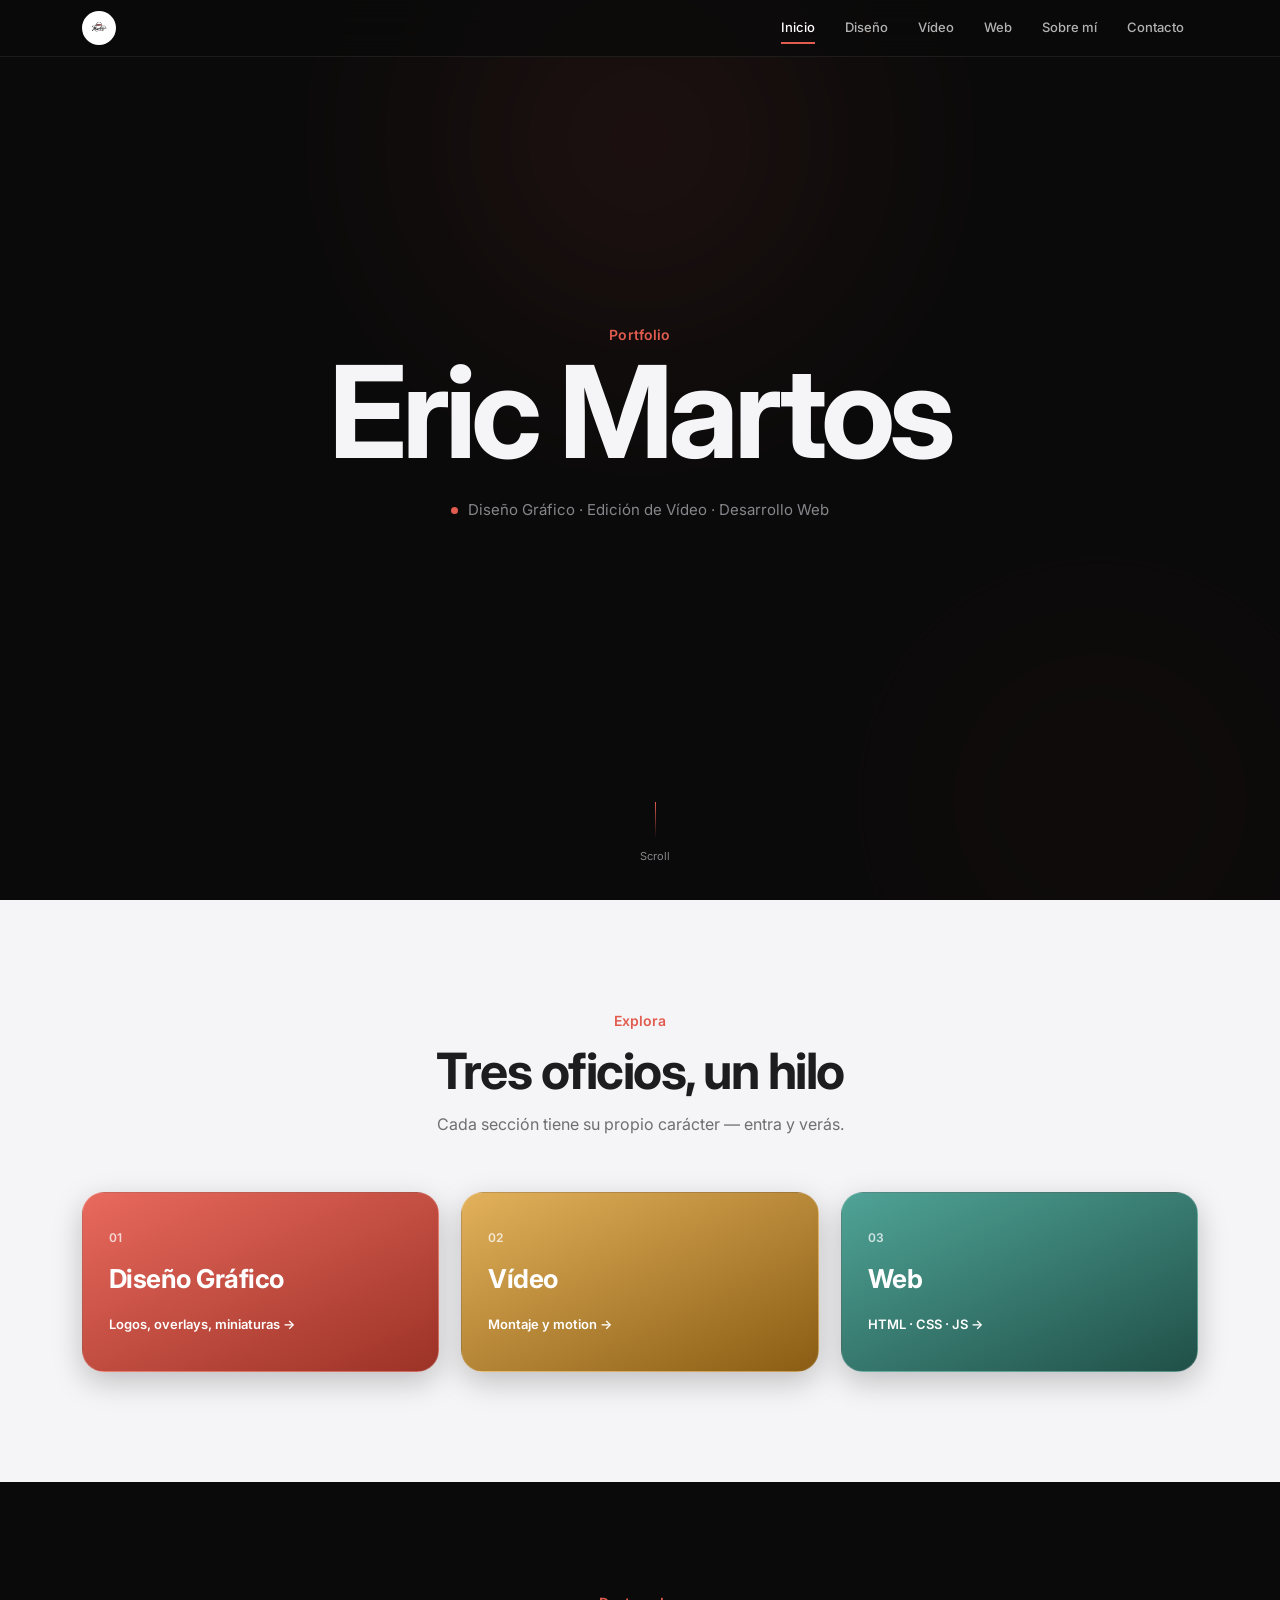
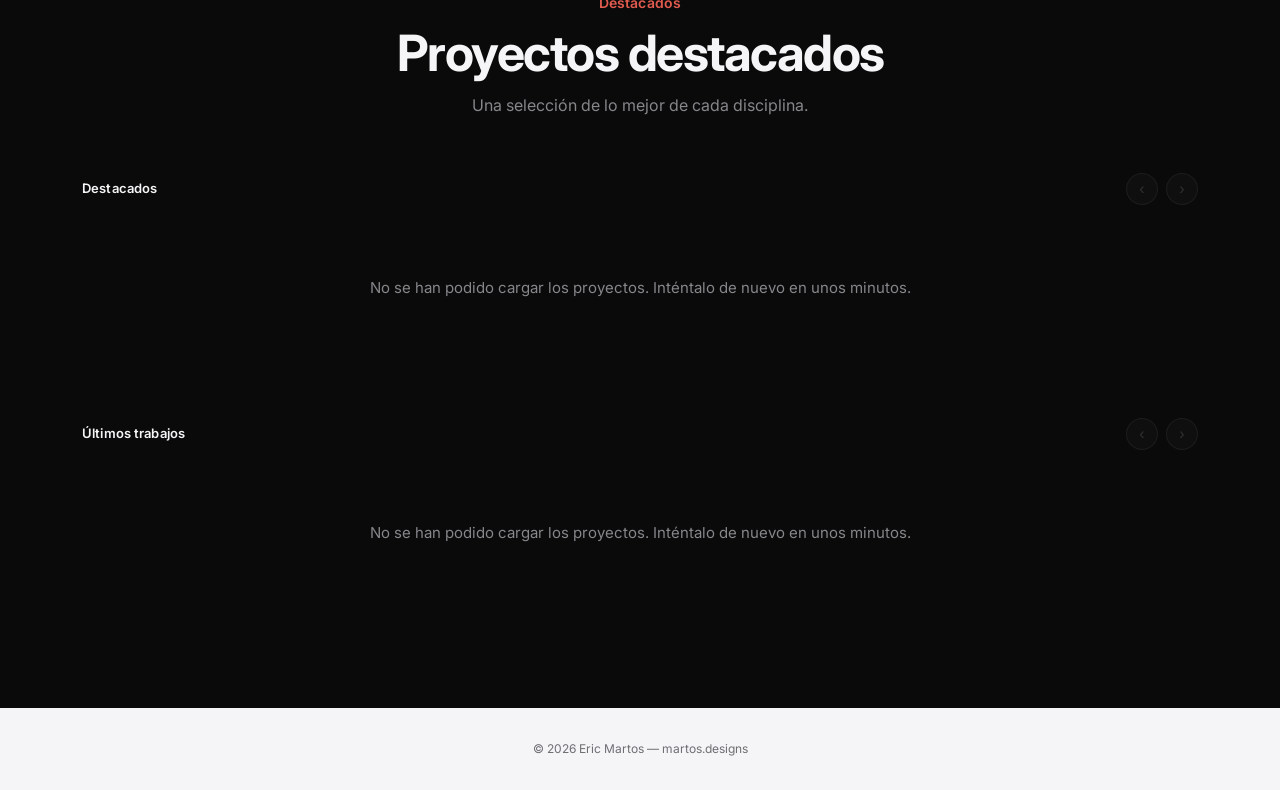
==== commit cad7fe33: "Add files via upload" ====
--- a/index.html
+++ b/index.html
@@ -156,8 +156,9 @@
 
     <!-- ===========================================================
          DESTACADOS Y ÚLTIMOS TRABAJOS
-         Dos carruseles horizontales; cada tarjeta es un placeholder
-         listo para sustituir por un proyecto real (ver ph-tag).
+         Dos carruseles que rellena render.js desde el panel de
+         administración: "Destacados" muestra las piezas marcadas con
+         la estrella y "Últimos trabajos" las 8 más recientes.
          =========================================================== -->
     <section id="destacados" class="section-dark">
       <div class="wrap">
@@ -175,48 +176,7 @@
             <button class="car-btn" data-target="car-destacados" data-dir="1" aria-label="Siguiente">›</button>
           </div>
         </div>
-        <div class="carousel" id="car-destacados">
-          <div class="card carousel-item carousel-item--card">
-            <div class="ph ph-video">
-              <span class="ph-tag">DESTACADO 01</span>
-              Sustituye por tu proyecto
-            </div>
-            <div class="card-body">
-              <div class="card-title">Nombre del proyecto</div>
-              <div class="card-sub">Categoría — Diseño / Vídeo / Web</div>
-            </div>
-          </div>
-          <div class="card carousel-item carousel-item--card">
-            <div class="ph ph-video">
-              <span class="ph-tag">DESTACADO 02</span>
-              Sustituye por tu proyecto
-            </div>
-            <div class="card-body">
-              <div class="card-title">Nombre del proyecto</div>
-              <div class="card-sub">Categoría — Diseño / Vídeo / Web</div>
-            </div>
-          </div>
-          <div class="card carousel-item carousel-item--card">
-            <div class="ph ph-video">
-              <span class="ph-tag">DESTACADO 03</span>
-              Sustituye por tu proyecto
-            </div>
-            <div class="card-body">
-              <div class="card-title">Nombre del proyecto</div>
-              <div class="card-sub">Categoría — Diseño / Vídeo / Web</div>
-            </div>
-          </div>
-          <div class="card carousel-item carousel-item--card">
-            <div class="ph ph-video">
-              <span class="ph-tag">DESTACADO 04</span>
-              Sustituye por tu proyecto
-            </div>
-            <div class="card-body">
-              <div class="card-title">Nombre del proyecto</div>
-              <div class="card-sub">Categoría — Diseño / Vídeo / Web</div>
-            </div>
-          </div>
-        </div>
+        <div class="carousel" id="car-destacados" data-render="destacados"></div>
 
         <div class="subgroup-label">
           <span>Últimos trabajos</span>
@@ -226,36 +186,7 @@
             <button class="car-btn" data-target="car-ultimos" data-dir="1" aria-label="Siguiente">›</button>
           </div>
         </div>
-        <div class="carousel" id="car-ultimos">
-          <div class="card carousel-item carousel-item--card">
-            <div class="ph ph-video"><span class="ph-tag">ÚLTIMO 01</span></div>
-            <div class="card-body">
-              <div class="card-title">Nombre del proyecto</div>
-              <div class="card-sub">Fecha / cliente</div>
-            </div>
-          </div>
-          <div class="card carousel-item carousel-item--card">
-            <div class="ph ph-video"><span class="ph-tag">ÚLTIMO 02</span></div>
-            <div class="card-body">
-              <div class="card-title">Nombre del proyecto</div>
-              <div class="card-sub">Fecha / cliente</div>
-            </div>
-          </div>
-          <div class="card carousel-item carousel-item--card">
-            <div class="ph ph-video"><span class="ph-tag">ÚLTIMO 03</span></div>
-            <div class="card-body">
-              <div class="card-title">Nombre del proyecto</div>
-              <div class="card-sub">Fecha / cliente</div>
-            </div>
-          </div>
-          <div class="card carousel-item carousel-item--card">
-            <div class="ph ph-video"><span class="ph-tag">ÚLTIMO 04</span></div>
-            <div class="card-body">
-              <div class="card-title">Nombre del proyecto</div>
-              <div class="card-sub">Fecha / cliente</div>
-            </div>
-          </div>
-        </div>
+        <div class="carousel" id="car-ultimos" data-render="ultimos"></div>
       </div>
     </section>
 
@@ -263,6 +194,13 @@
 
   <footer>© 2026 Eric Martos — martos.designs</footer>
 
+  <!-- Contenido dinámico: SDK de Firebase → configuración → datos → pintado.
+       Después, script.js activa el comportamiento (carruseles, animaciones...). -->
+  <script src="https://www.gstatic.com/firebasejs/10.12.2/firebase-app-compat.js"></script>
+  <script src="https://www.gstatic.com/firebasejs/10.12.2/firebase-firestore-compat.js"></script>
+  <script src="firebase-config.js"></script>
+  <script src="data.js"></script>
+  <script src="render.js"></script>
   <script src="script.js"></script>
 </body>
 </html>
--- a/styles.css
+++ b/styles.css
@@ -12,15 +12,17 @@
  *   3.  Barra de navegación
  *   4.  Resplandor ambiental de fondo (secciones oscuras)
  *   5.  Cabecera de página interna (page-hero)
- *   6.  Estructura general de sección (títulos, grids, carruseles)
- *   7.  Bloques de contenido (placeholders, tarjetas, tags...)
+ *   6.  Estructura general de sección (títulos, carrusel)
+ *   7.  Bloques de contenido (tarjetas, tags, botón de play...)
  *   8.  Tiles de la portada (Diseño / Vídeo / Web)
  *   9.  Sección "Sobre mí" (foto + ficha de formación)
  *   10. Sección "Contacto"
- *   11. Tarjeta de grupo + visor de imágenes (lightbox)
- *   12. Pie de página
- *   13. Motivos decorativos propios de cada página
- *   14. Animaciones de aparición al hacer scroll
+ *   11. Pestañas y rejilla de piezas (página Diseño)
+ *   12. Visor de imágenes (lightbox)
+ *   13. Estados vacíos y modo demostración
+ *   14. Pie de página
+ *   15. Motivos decorativos propios de cada página
+ *   16. Animaciones de aparición al hacer scroll
  *
  * El color de acento (--accent2) es rojo por defecto, pero cada
  * página lo puede sobreescribir en su propio <style> para usar
@@ -235,8 +237,8 @@
 
 /* ===========================================================
    6. ESTRUCTURA GENERAL DE SECCIÓN
-   Títulos de sección, separadores de subgrupo (Logos / Overlays...)
-   y el sistema de rejilla (.grid) y carrusel horizontal (.carousel).
+   Títulos de sección, separadores de subgrupo (con las flechas del
+   carrusel) y el carrusel horizontal (.carousel) de Vídeo, Web y portada.
    =========================================================== */
 
 section{ padding:110px 0; }
@@ -262,13 +264,6 @@
 }
 .subgroup-label.is-visible .sg-line{ transform:scaleX(1); }
 .subgroup-label:first-of-type{ margin-top:0; }
-
-/* Rejilla simple (usada solo puntualmente; la mayoría de listados
-   de proyectos usan el carrusel horizontal de más abajo) */
-.grid{ display:grid; gap:24px; }
-.grid-3{ grid-template-columns:repeat(3, 1fr); }
-.grid-2{ grid-template-columns:repeat(2, 1fr); }
-@media (max-width:760px){ .grid-3, .grid-2{ grid-template-columns:1fr; } }
 
 /* Carrusel horizontal: flechas (.car-btn) + pista de scroll (.carousel) */
 .car-controls{ display:flex; gap:8px; flex-shrink:0; }
@@ -289,12 +284,8 @@
 }
 .carousel::-webkit-scrollbar{ display:none; } /* oculta la barra de scroll en Chrome/Safari */
 .carousel-item{ flex:0 0 auto; scroll-snap-align:start; }
-.carousel-item--square{ width:200px; }  /* logos */
-.carousel-item--video{ width:300px; }   /* overlays, miniaturas, clips */
-.carousel-item--card{ width:320px; }    /* tarjetas de proyecto completas */
+.carousel-item--card{ width:320px; }    /* tarjetas de proyecto (vídeo, web, portada) */
 @media (max-width:600px){
-  .carousel-item--square{ width:64vw; }
-  .carousel-item--video{ width:78vw; }
   .carousel-item--card{ width:82vw; }
 }
 
@@ -305,7 +296,8 @@
    internos (botón de play, etiquetas, barra de navegador...).
    =========================================================== */
 
-/* Hueco de imagen/vídeo pendiente de sustituir (borde discontinuo) */
+/* Hueco de imagen (borde discontinuo). Hoy solo se usa para la foto de
+   perfil de "Sobre mí"; las piezas de proyecto usan .piece-media (sección 11) */
 .ph{
   position:relative;
   background:var(--surface-2);
@@ -321,8 +313,6 @@
   padding:3px 9px; font-size:10px; letter-spacing:0.03em; color:var(--fg-muted);
   border-radius:20px;
 }
-.ph-square{ aspect-ratio:1/1; }
-.ph-video{ aspect-ratio:16/9; }
 
 /* Tarjeta de proyecto: siempre en un tono oscuro fijo, para que
    destaque igual tanto en secciones claras como oscuras */
@@ -332,8 +322,6 @@
   overflow:hidden; transition:transform .3s cubic-bezier(.16,.84,.44,1), box-shadow .3s ease, border-color .3s ease;
 }
 .card:hover{ transform:translateY(-6px); box-shadow:0 24px 48px rgba(0,0,0,0.3); border-color:rgba(255,255,255,0.16); }
-.card .ph{ background:#2C2C2E; border-color:rgba(255,255,255,0.12); color:#A1A1A6; }
-.card .ph .ph-tag{ background:#1D1D1F; border-color:rgba(255,255,255,0.16); color:#A1A1A6; }
 .card .browser{ background:#2C2C2E; }
 .card .browser span{ background:rgba(255,255,255,0.18); }
 .card-body{ padding:18px 20px 22px; }
@@ -341,13 +329,22 @@
 .card-sub{ font-size:13px; color:#A1A1A6; margin-top:4px; }
 .card .tag{ color:#A1A1A6; border-color:rgba(255,255,255,0.16); }
 
-/* Botón circular de "reproducir" sobre las miniaturas de vídeo */
+/* Tarjetas que son un enlace (<a>) o un botón (<button>): se resetea el
+   estilo nativo para que se vean igual que las tarjetas normales */
+a.card, .card-media-link{ display:block; color:inherit; }
+.card-button{
+  appearance:none; font:inherit; color:inherit; text-align:left;
+  padding:0; cursor:pointer; display:block;
+}
+
+/* Botón circular de "reproducir" centrado sobre las miniaturas de vídeo */
 .playbtn{
   width:46px; height:46px; border-radius:50%;
   border:1.5px solid var(--accent2); background:rgba(10,10,10,0.5);
   display:flex; align-items:center; justify-content:center;
   transition:transform .3s cubic-bezier(.16,.84,.44,1);
 }
+.piece-media .playbtn{ position:absolute; inset:0; margin:auto; }
 .card:hover .playbtn{ transform:scale(1.1); }
 .playbtn::after{
   content:""; border-style:solid; border-width:7px 0 7px 11px;
@@ -482,31 +479,94 @@
 
 
 /* ===========================================================
-   11. TARJETA DE GRUPO + VISOR DE IMÁGENES (LIGHTBOX)
-   Para proyectos con varias imágenes relacionadas (ej. distintas
-   miniaturas del mismo vídeo): una tarjeta con mosaico 2×2 que,
-   al hacer clic, abre el visor a pantalla completa (construido
-   por JavaScript, ver initLightbox() en script.js).
-   =========================================================== */
-
-.group-card{
+   11. PESTAÑAS Y REJILLA DE PIEZAS (página Diseño)
+   render.js construye estas piezas a partir de los datos:
+   una fila de pestañas (Todo / Packs / un tipo por categoría) y
+   una rejilla de tarjetas. Un "pack" se muestra como una tarjeta
+   con mosaico de imágenes.
+   =========================================================== */
+
+.tabs{ display:flex; flex-wrap:wrap; gap:8px; margin-bottom:36px; }
+.tab{
+  appearance:none; font:inherit; font-size:13px; font-weight:600;
+  display:inline-flex; align-items:center; gap:8px;
+  padding:9px 16px; border-radius:999px; cursor:pointer;
+  border:1px solid var(--line-c-strong); background:transparent; color:var(--fg-muted);
+  transition:color .2s ease, border-color .2s ease, background .2s ease;
+}
+.tab:hover{ color:var(--fg); border-color:var(--fg-muted); }
+.tab[aria-selected="true"]{ background:var(--accent2); border-color:var(--accent2); color:#fff; }
+.tab-count{ font-size:11px; font-weight:500; opacity:0.75; }
+
+.piece-grid{
+  display:grid; grid-template-columns:repeat(auto-fill, minmax(240px, 1fr));
+  gap:22px; align-items:start;
+}
+
+/* Tarjeta de pieza: un <button> (abre el visor) con estilo de tarjeta oscura.
+   La animación solo rellena "hacia atrás" para no bloquear el efecto hover. */
+.piece-card{
+  appearance:none; font:inherit; color:#F5F5F7; text-align:left;
+  display:block; width:100%; padding:0; cursor:pointer;
   background:#1D1D1F; border:1px solid rgba(255,255,255,0.08); border-radius:20px;
-  overflow:hidden; box-shadow:0 10px 30px rgba(0,0,0,0.18);
-}
-.group-grid{ display:grid; grid-template-columns:1fr 1fr; gap:2px; aspect-ratio:16/9; }
-.group-grid button{
-  all:unset; cursor:pointer; position:relative; overflow:hidden; display:block;
-}
-.group-grid img{ width:100%; height:100%; object-fit:cover; display:block; transition:transform .4s ease; }
-.group-grid button:hover img{ transform:scale(1.06); }
-.group-grid .more-tag{
-  position:absolute; inset:0; background:rgba(0,0,0,0.55);
-  color:#fff; display:flex; align-items:center; justify-content:center;
+  box-shadow:0 10px 30px rgba(0,0,0,0.18); overflow:hidden;
+  transition:transform .3s cubic-bezier(.16,.84,.44,1), box-shadow .3s ease, border-color .3s ease;
+  animation:piece-in .5s cubic-bezier(.16,.84,.44,1) backwards;
+  animation-delay:calc(var(--i, 0) * 45ms);
+}
+.piece-card:hover{ transform:translateY(-6px); box-shadow:0 24px 48px rgba(0,0,0,0.3); border-color:rgba(255,255,255,0.16); }
+.piece-card.is-static{ cursor:default; }
+@keyframes piece-in{
+  from{ opacity:0; transform:translateY(14px) scale(0.98); }
+  to{ opacity:1; transform:none; }
+}
+@media (prefers-reduced-motion: reduce){ .piece-card{ animation:none; } }
+
+/* Zona de imagen: proporción y fondo dependen del tipo de pieza */
+.piece-media{ position:relative; width:100%; overflow:hidden; background:#2C2C2E; }
+.piece-media img{ width:100%; height:100%; object-fit:cover; display:block; }
+.aspect-16-9{ aspect-ratio:16 / 9; }
+.aspect-1-1{ aspect-ratio:1 / 1; }
+.fondo-claro{ background:#F5F5F7; }
+.piece-media.fit-contain img{ object-fit:contain; padding:8%; box-sizing:border-box; }
+
+.piece-placeholder{
+  position:absolute; inset:10px; display:flex; align-items:center; justify-content:center;
+  text-align:center; padding:12px; border-radius:12px;
+  border:1px dashed rgba(255,255,255,0.16); color:#A1A1A6;
+  font-family:'Inter', sans-serif; font-size:12px;
+}
+.fondo-claro .piece-placeholder{ border-color:rgba(0,0,0,0.2); color:#6E6E73; }
+
+.piece-body{ padding:14px 16px 18px; }
+.piece-title{ font-weight:600; font-size:14px; color:#F5F5F7; }
+.piece-meta{
+  display:flex; flex-wrap:wrap; gap:6px; align-items:center;
+  margin-top:6px; font-size:12px; color:#A1A1A6;
+}
+.pack-badge{
+  border:1px solid rgba(255,255,255,0.18); border-radius:999px;
+  padding:2px 9px; font-size:11px; color:var(--accent2);
+}
+
+/* Mosaico de un pack: se reparte según cuántas imágenes tenga */
+.mosaic{ display:grid; grid-template-columns:1fr 1fr; grid-auto-rows:1fr; gap:2px; }
+.mosaic[data-count="1"]{ grid-template-columns:1fr; }
+.mosaic[data-count="3"] .mosaic-cell:nth-child(3){ grid-column:1 / -1; }
+.mosaic-cell{ position:relative; overflow:hidden; background:#2C2C2E; }
+.mosaic-more{
+  position:absolute; inset:0; display:flex; align-items:center; justify-content:center;
+  background:rgba(0,0,0,0.55); color:#fff;
   font-family:'Inter', sans-serif; font-weight:700; font-size:15px;
 }
-.group-card .card-body{ padding:16px 18px 20px; }
-
-/* Overlay a pantalla completa (oculto por defecto; JS le añade .open) */
+
+
+/* ===========================================================
+   12. VISOR DE IMÁGENES (LIGHTBOX)
+   Overlay a pantalla completa que construye initLightbox() en
+   script.js. Oculto por defecto; JS le añade la clase .open.
+   =========================================================== */
+
 .lightbox-overlay{
   position:fixed; inset:0; background:rgba(10,10,10,0.94); z-index:300;
   display:none; align-items:center; justify-content:center; padding:60px 24px;
@@ -523,6 +583,7 @@
   color:#fff; border-radius:50%; cursor:pointer; display:flex; align-items:center; justify-content:center;
   transition:all .2s ease; font-size:18px;
 }
+.lightbox-prev[hidden], .lightbox-next[hidden]{ display:none; } /* con una sola imagen no hacen falta */
 .lightbox-close{ top:24px; right:24px; width:40px; height:40px; }
 .lightbox-prev, .lightbox-next{ top:50%; transform:translateY(-50%); width:48px; height:48px; }
 .lightbox-prev{ left:16px; }
@@ -532,7 +593,29 @@
 
 
 /* ===========================================================
-   12. PIE DE PÁGINA
+   13. ESTADOS VACÍOS Y MODO DEMOSTRACIÓN
+   - .empty-state: mensaje cuando una sección aún no tiene proyectos
+     (o no se han podido cargar).
+   - .demo-badge: aviso fijo mientras firebase-config.js no esté
+     rellenado y la web muestre contenido de ejemplo.
+   =========================================================== */
+
+.empty-state{
+  width:100%; padding:48px 0; text-align:center;
+  font-size:15px; color:var(--fg-muted);
+}
+.demo-badge{
+  position:fixed; left:16px; bottom:16px; z-index:90;
+  padding:8px 14px; border-radius:999px;
+  background:rgba(29,29,31,0.92); color:#F5F5F7;
+  border:1px solid rgba(255,255,255,0.16);
+  font-family:'Inter', sans-serif; font-size:12px; font-weight:500;
+  backdrop-filter:blur(8px); -webkit-backdrop-filter:blur(8px);
+}
+
+
+/* ===========================================================
+   14. PIE DE PÁGINA
    =========================================================== */
 
 footer{
@@ -542,7 +625,7 @@
 
 
 /* ===========================================================
-   13. MOTIVOS DECORATIVOS POR PÁGINA
+   15. MOTIVOS DECORATIVOS POR PÁGINA
    Cada disciplina tiene un pequeño guiño visual propio:
    - Diseño → trazo a mano (squiggle) que se dibuja al aparecer
    - Vídeo  → tira de timecodes con un barrido de luz continuo
@@ -587,7 +670,7 @@
 
 
 /* ===========================================================
-   14. APARICIÓN AL HACER SCROLL
+   16. APARICIÓN AL HACER SCROLL
    Dos variantes que activa script.js (initScrollReveal):
    - .reveal-item → fundido + ligera escala (tarjetas, títulos)
    - .reveal-blur → fundido + desenfoque + ascenso (cabeceras
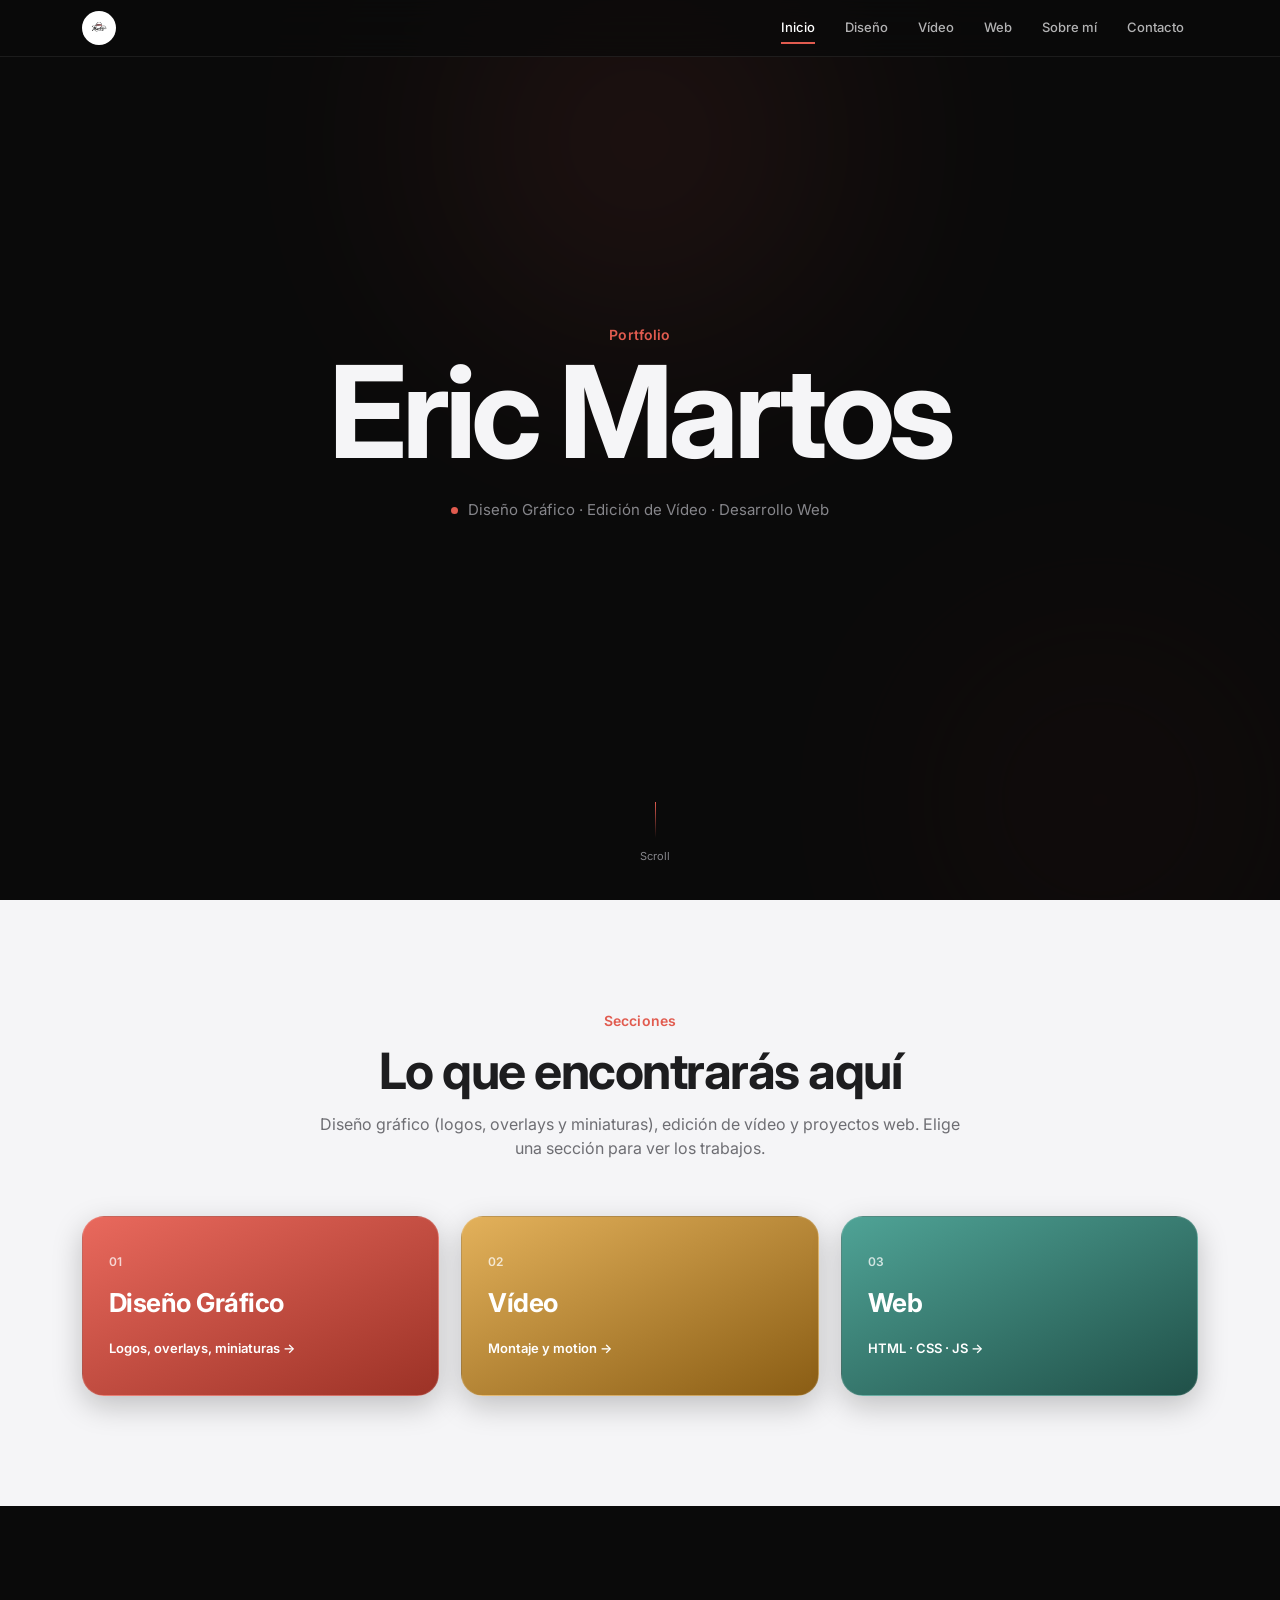
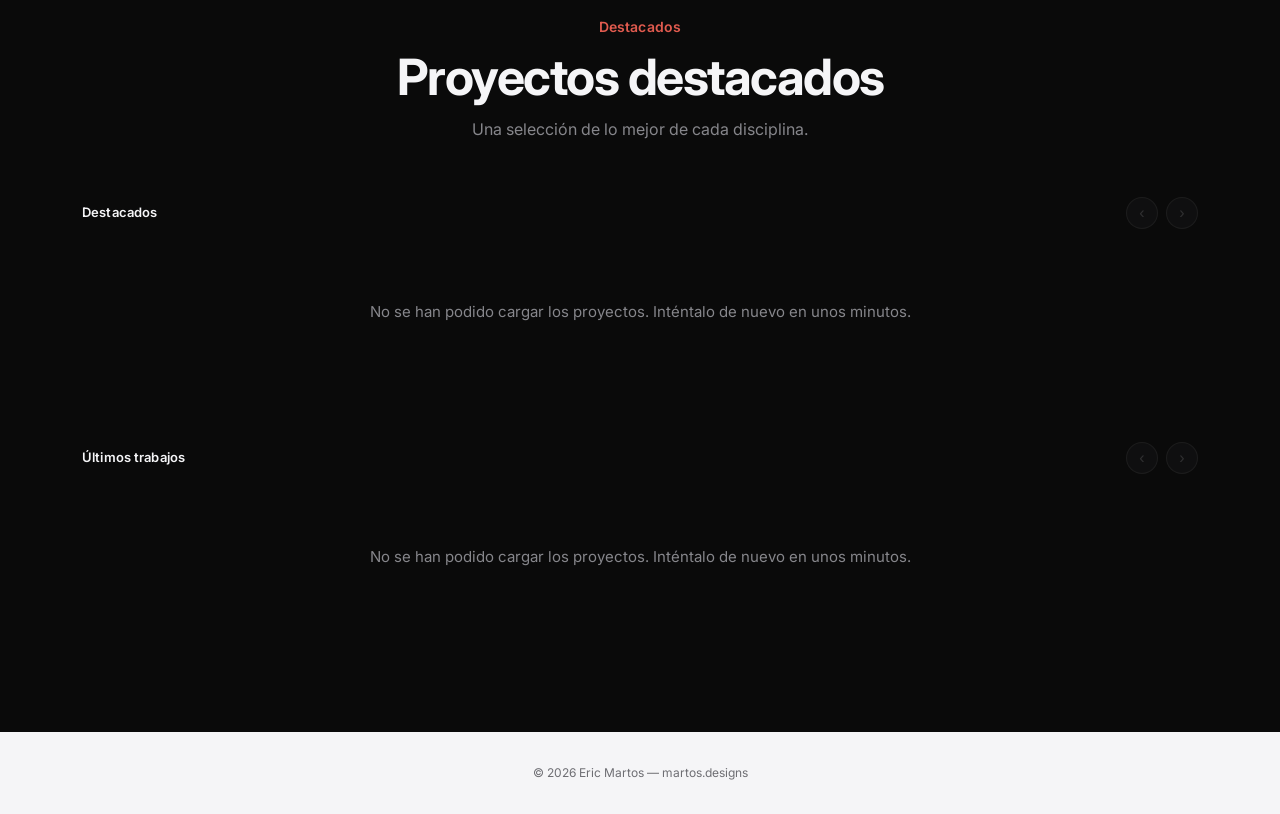
==== commit 12686430: "Add files via upload" ====
--- a/index.html
+++ b/index.html
@@ -129,9 +129,9 @@
     <section id="secciones" class="section-light">
       <div class="wrap">
         <div class="sec-head">
-          <div class="eyebrow">Explora</div>
-          <h2>Tres oficios, un hilo</h2>
-          <p class="sec-desc">Cada sección tiene su propio carácter — entra y verás.</p>
+          <div class="eyebrow">Secciones</div>
+          <h2>Lo que encontrarás aquí</h2>
+          <p class="sec-desc">Diseño gráfico (logos, overlays y miniaturas), edición de vídeo y proyectos web. Elige una sección para ver los trabajos.</p>
         </div>
 
         <div class="tile-grid">
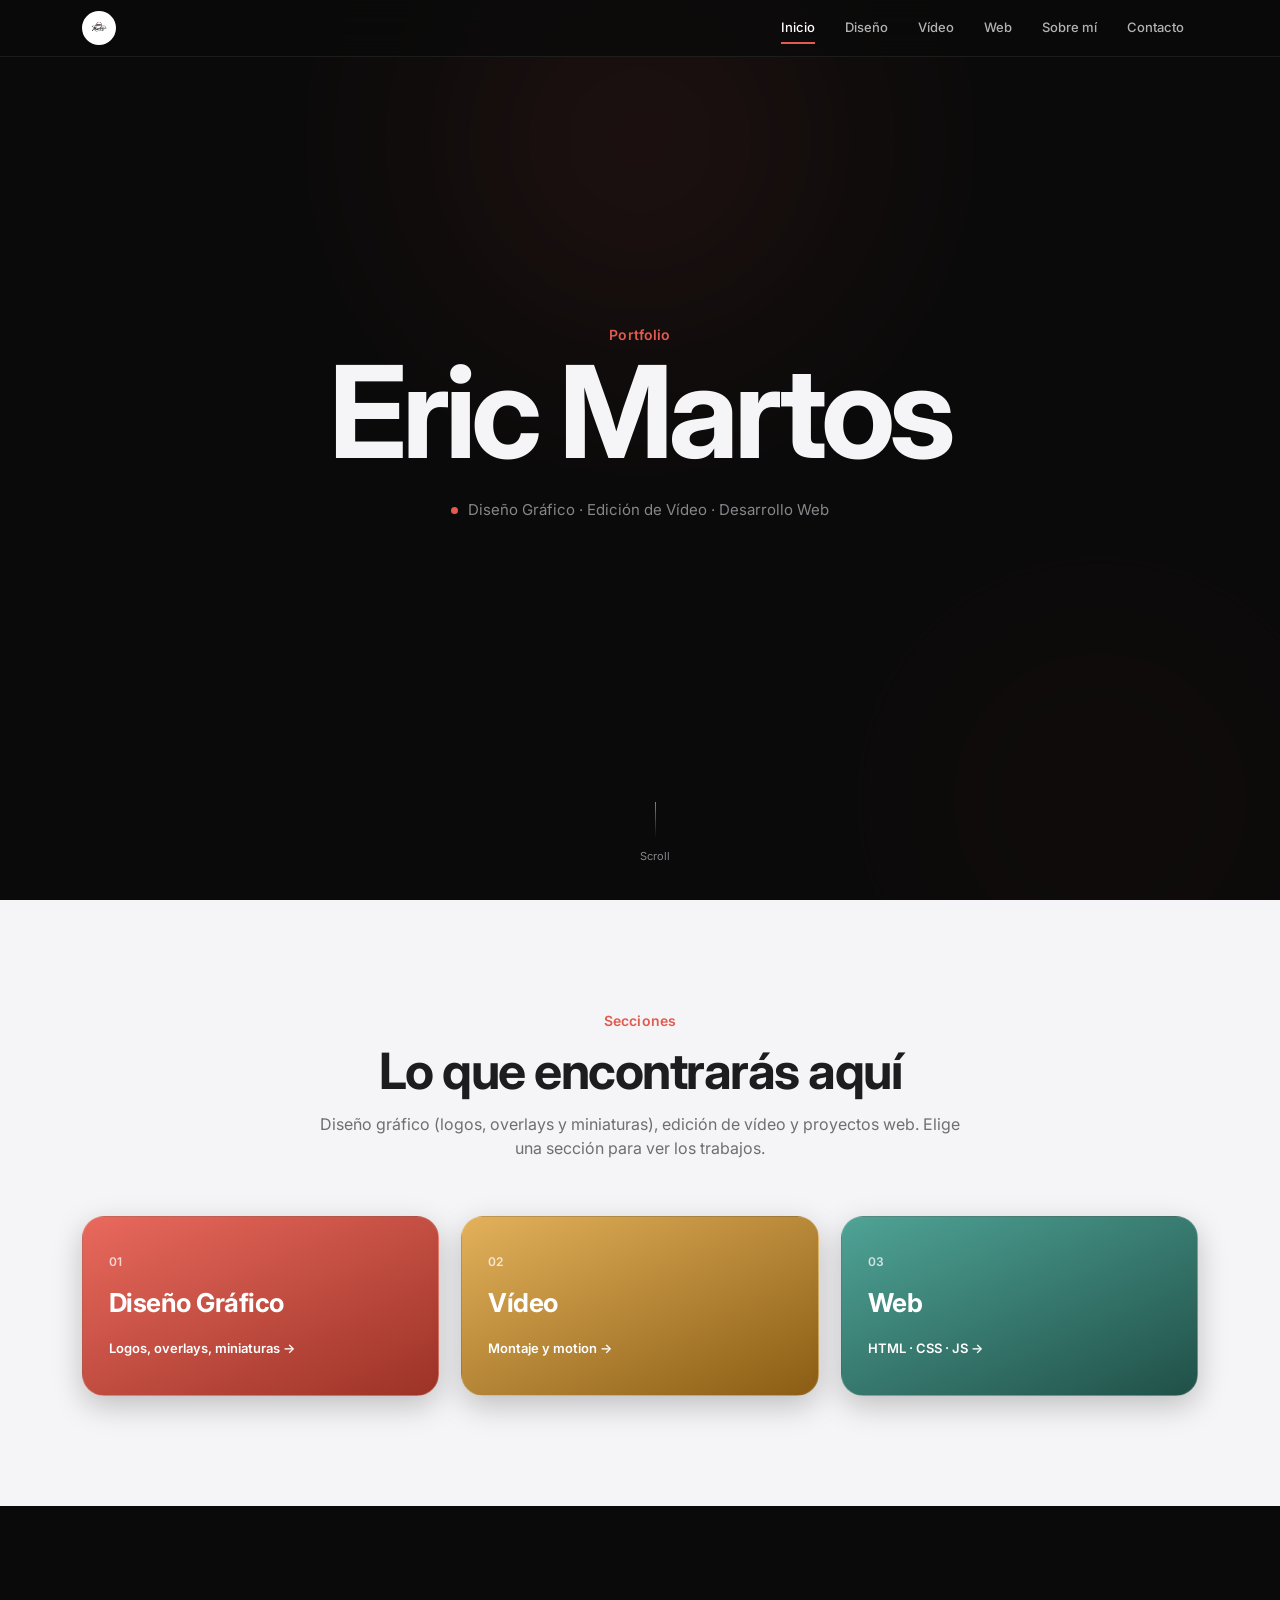
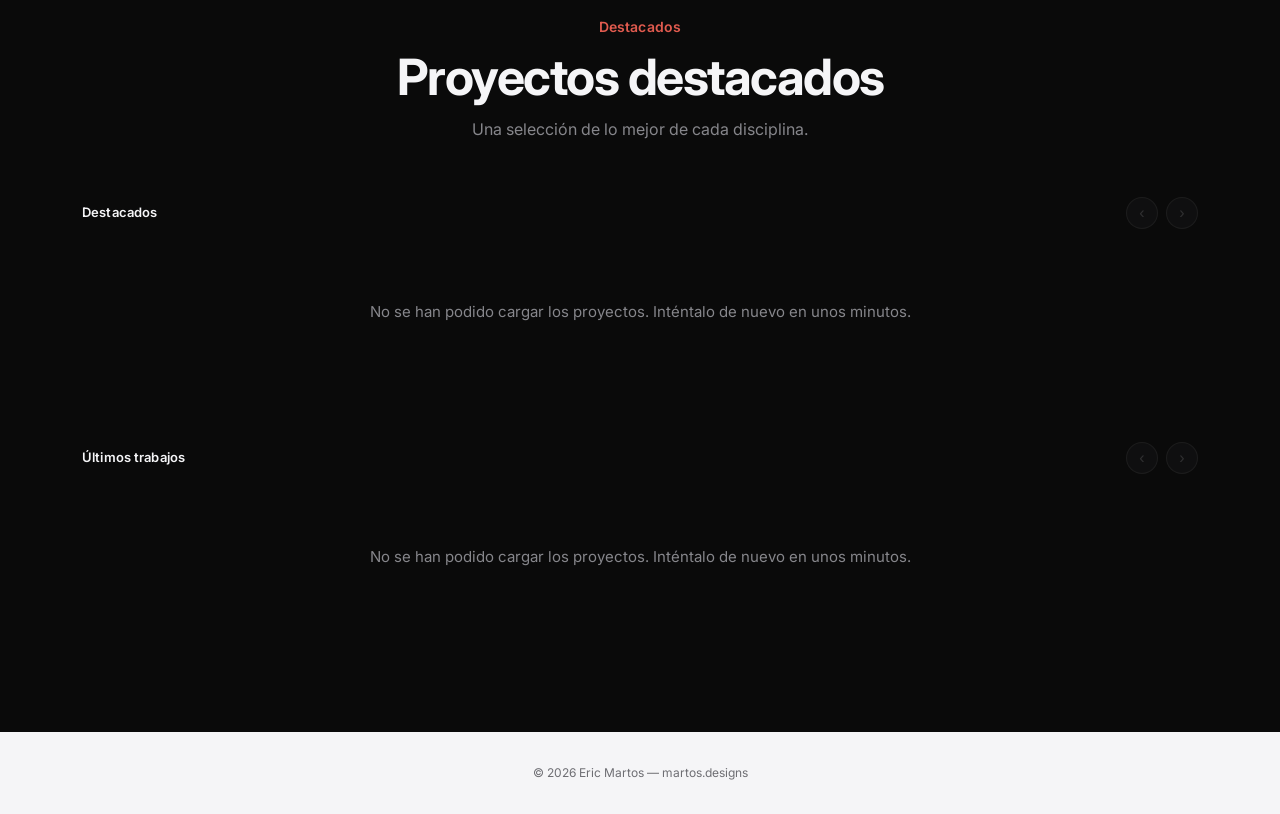
==== commit 0ffced30: "Add files via upload" ====
--- a/index.html
+++ b/index.html
@@ -158,7 +158,8 @@
          DESTACADOS Y ÚLTIMOS TRABAJOS
          Dos carruseles que rellena render.js desde el panel de
          administración: "Destacados" muestra las piezas marcadas con
-         la estrella y "Últimos trabajos" las 8 más recientes.
+         la estrella y "Últimos trabajos" las que marques con «A últimos»
+         (si no marcas ninguna, las 8 más recientes).
          =========================================================== -->
     <section id="destacados" class="section-dark">
       <div class="wrap">
--- a/styles.css
+++ b/styles.css
@@ -325,8 +325,10 @@
 .card .browser{ background:#2C2C2E; }
 .card .browser span{ background:rgba(255,255,255,0.18); }
 .card-body{ padding:18px 20px 22px; }
-.card-title{ font-weight:600; font-size:15px; color:#F5F5F7; }
-.card-sub{ font-size:13px; color:#A1A1A6; margin-top:4px; }
+/* Título y subtítulo en una sola línea: si no caben se cortan con "…",
+   así todas las tarjetas de una fila miden lo mismo */
+.card-title{ font-weight:600; font-size:15px; color:#F5F5F7; white-space:nowrap; overflow:hidden; text-overflow:ellipsis; }
+.card-sub{ font-size:13px; color:#A1A1A6; margin-top:4px; white-space:nowrap; overflow:hidden; text-overflow:ellipsis; }
 .card .tag{ color:#A1A1A6; border-color:rgba(255,255,255,0.16); }
 
 /* Tarjetas que son un enlace (<a>) o un botón (<button>): se resetea el
@@ -483,7 +485,8 @@
    render.js construye estas piezas a partir de los datos:
    una fila de pestañas (Todo / Packs / un tipo por categoría) y
    una rejilla de tarjetas. Un "pack" se muestra como una tarjeta
-   con mosaico de imágenes.
+   con mosaico de imágenes y, al pulsarla, se despliega debajo un
+   panel de ancho completo con todas sus piezas.
    =========================================================== */
 
 .tabs{ display:flex; flex-wrap:wrap; gap:8px; margin-bottom:36px; }
@@ -539,14 +542,20 @@
 .fondo-claro .piece-placeholder{ border-color:rgba(0,0,0,0.2); color:#6E6E73; }
 
 .piece-body{ padding:14px 16px 18px; }
-.piece-title{ font-weight:600; font-size:14px; color:#F5F5F7; }
+.piece-title{
+  font-weight:600; font-size:14px; color:#F5F5F7;
+  min-width:0; white-space:nowrap; overflow:hidden; text-overflow:ellipsis; /* una línea, con "…" */
+}
 .piece-meta{
-  display:flex; flex-wrap:wrap; gap:6px; align-items:center;
+  display:flex; flex-wrap:nowrap; gap:6px; align-items:center; min-width:0; overflow:hidden;
   margin-top:6px; font-size:12px; color:#A1A1A6;
 }
+.piece-meta > *{ flex:none; }
+.piece-meta > .pack-badge{ flex:0 1 auto; min-width:0; }
 .pack-badge{
   border:1px solid rgba(255,255,255,0.18); border-radius:999px;
   padding:2px 9px; font-size:11px; color:var(--accent2);
+  white-space:nowrap; overflow:hidden; text-overflow:ellipsis;
 }
 
 /* Mosaico de un pack: se reparte según cuántas imágenes tenga */
@@ -560,6 +569,60 @@
   font-family:'Inter', sans-serif; font-weight:700; font-size:15px;
 }
 
+/* Tarjeta de pack: título con una flecha que gira al desplegarse */
+.piece-title-row{ display:flex; align-items:center; justify-content:space-between; gap:10px; }
+.pack-chevron{
+  flex-shrink:0; color:var(--accent2); font-size:14px; line-height:1;
+  transition:transform .3s cubic-bezier(.16,.84,.44,1);
+}
+.pack-card[aria-expanded="true"]{
+  border-color:var(--accent2);
+  box-shadow:0 0 0 1px var(--accent2), 0 24px 48px rgba(0,0,0,0.3);
+}
+.pack-card[aria-expanded="true"] .pack-chevron{ transform:rotate(180deg); }
+
+/* Panel desplegado: ocupa todo el ancho de la rejilla, bajo la fila del pack */
+.pack-expand{
+  grid-column:1 / -1;
+  background:var(--surface-2); border:1px solid var(--line-c-strong);
+  border-radius:22px; padding:22px;
+}
+.pack-expand.is-opening{ animation:pack-open .45s cubic-bezier(.16,.84,.44,1); }
+@keyframes pack-open{
+  from{ opacity:0; transform:translateY(-10px); }
+  to{ opacity:1; transform:none; }
+}
+@media (prefers-reduced-motion: reduce){ .pack-expand.is-opening{ animation:none; } }
+
+.pack-expand-head{
+  display:flex; align-items:flex-start; justify-content:space-between;
+  gap:16px; margin-bottom:18px;
+}
+.pack-expand-title{ font-weight:700; font-size:18px; letter-spacing:-0.02em; color:var(--fg); }
+.pack-expand-sub{ font-size:13px; color:var(--fg-muted); margin-top:2px; }
+.pack-expand-close{
+  appearance:none; flex-shrink:0; width:34px; height:34px; border-radius:50%;
+  border:1px solid var(--line-c-strong); background:transparent; color:var(--fg-muted);
+  font-size:14px; line-height:1; cursor:pointer;
+  transition:color .2s ease, border-color .2s ease, transform .2s ease;
+}
+.pack-expand-close:hover{ color:var(--accent2); border-color:var(--accent2); transform:scale(1.08); }
+
+
+/* Packs de vídeo: la tarjeta del carrusel reutiliza el mosaico y la flecha
+   de los packs de diseño; al pulsarla se despliega la rejilla bajo el carrusel */
+.video-pack[aria-expanded="true"]{
+  border-color:var(--accent2);
+  box-shadow:0 0 0 1px var(--accent2), 0 24px 48px rgba(0,0,0,0.3);
+}
+.video-pack[aria-expanded="true"] .pack-chevron{ transform:rotate(180deg); }
+.video-pack .card-title{ min-width:0; }
+.pack-expand--video{ margin-top:22px; }
+.pack-expand--video .piece-grid .card{
+  animation:piece-in .5s cubic-bezier(.16,.84,.44,1) backwards;
+  animation-delay:calc(var(--i, 0) * 45ms);
+}
+@media (prefers-reduced-motion: reduce){ .pack-expand--video .piece-grid .card{ animation:none; } }
 
 /* ===========================================================
    12. VISOR DE IMÁGENES (LIGHTBOX)
